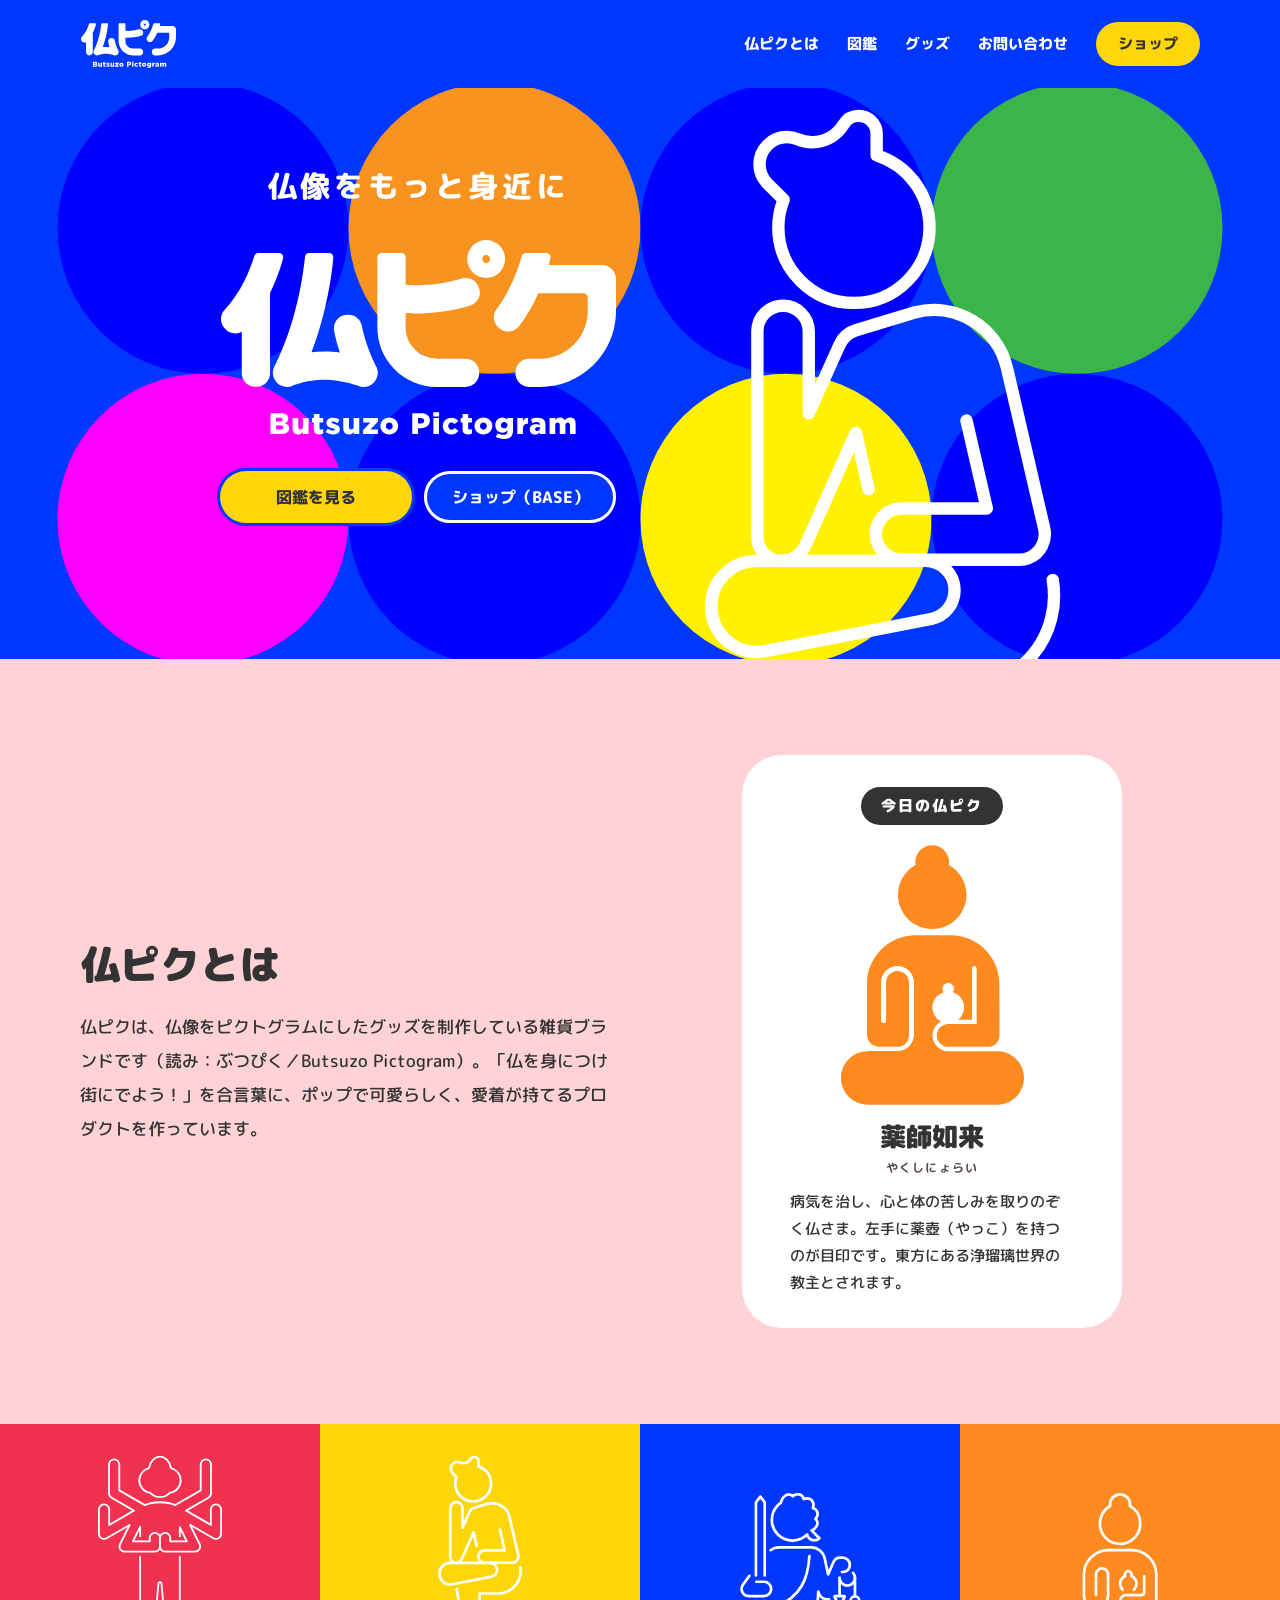
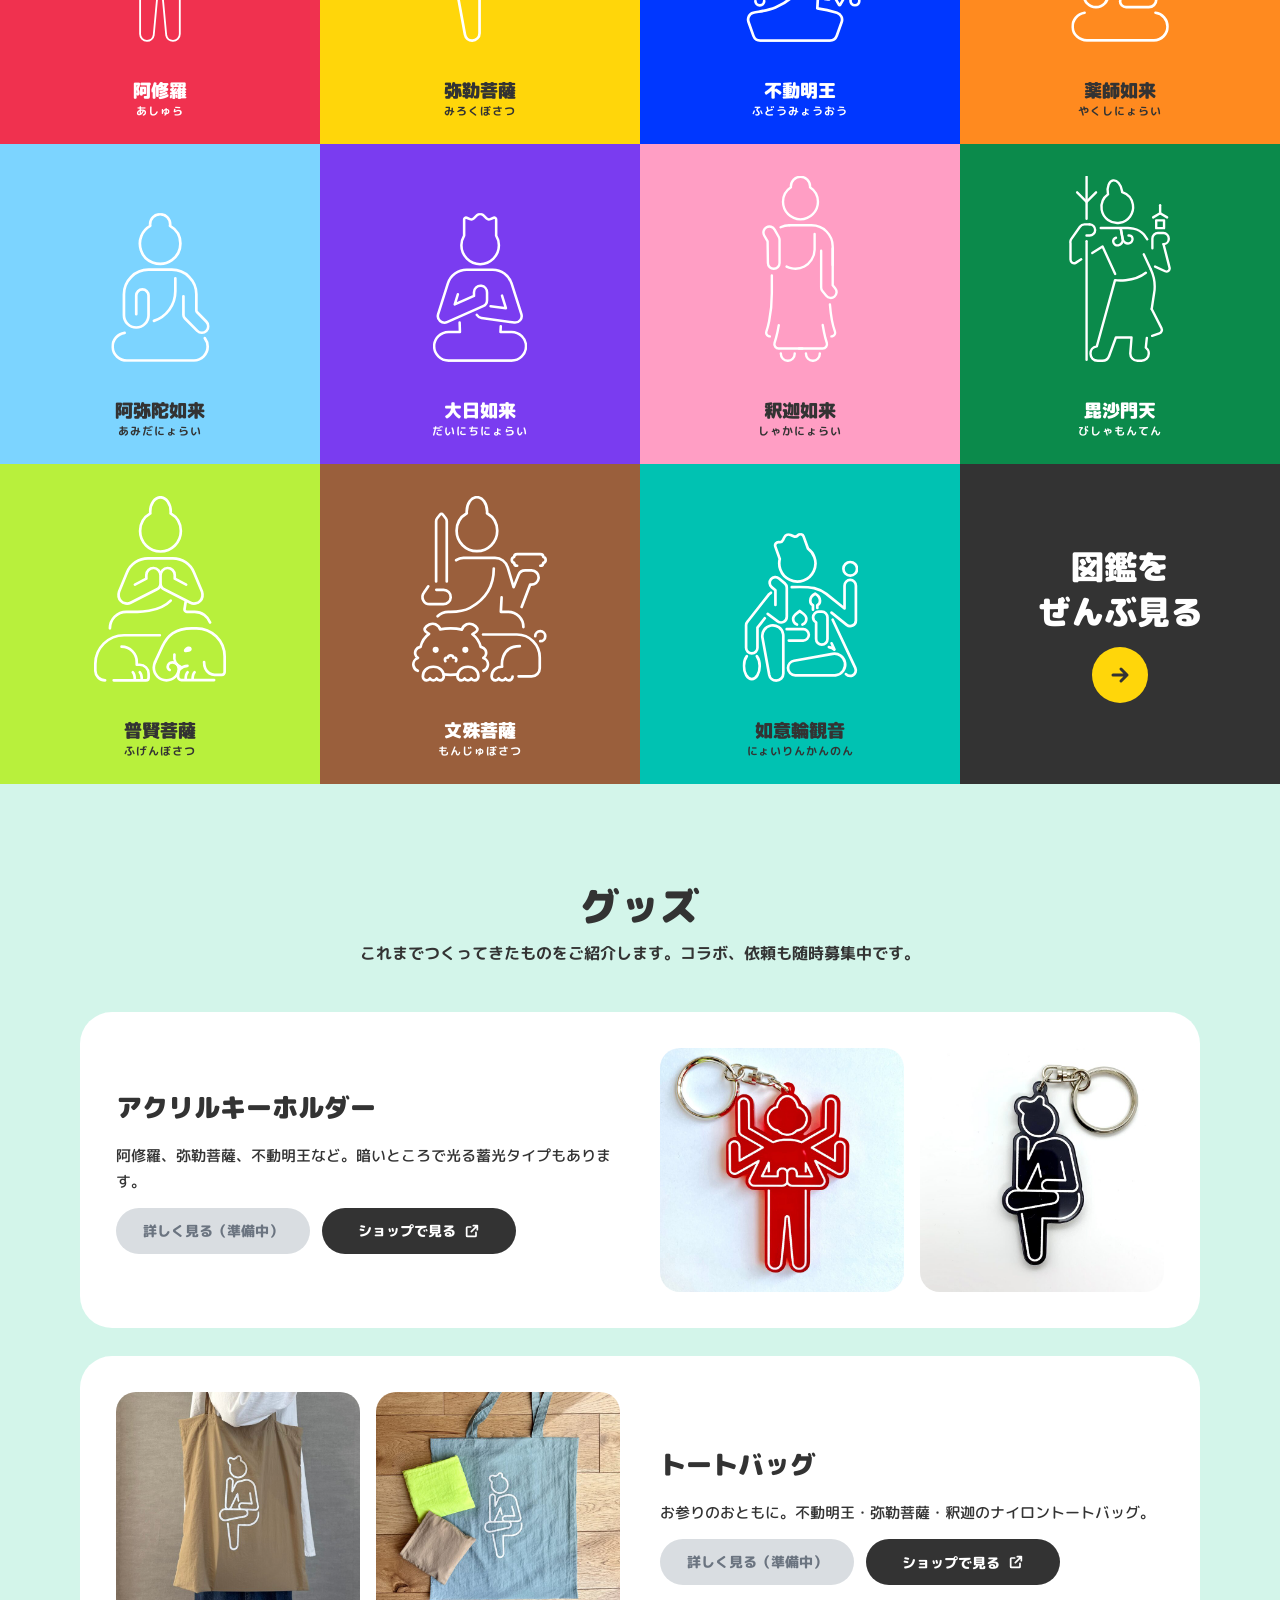
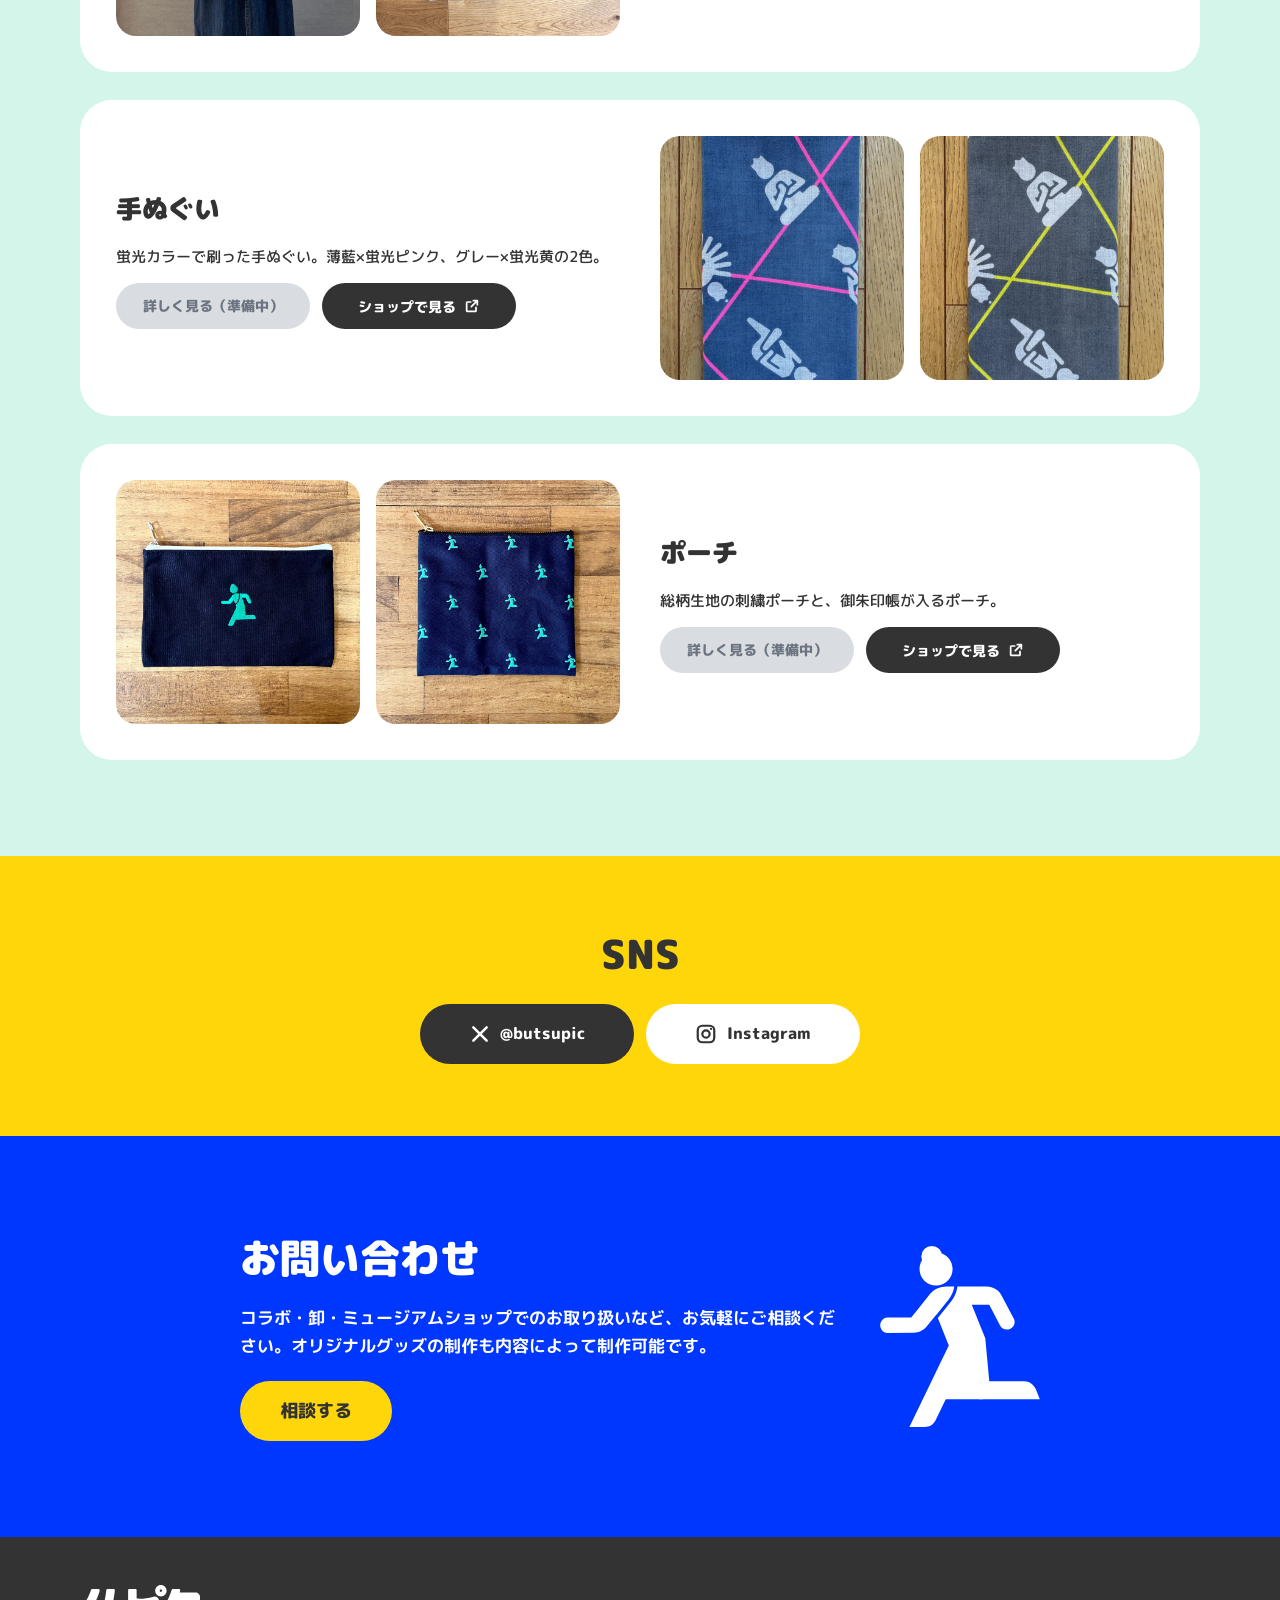
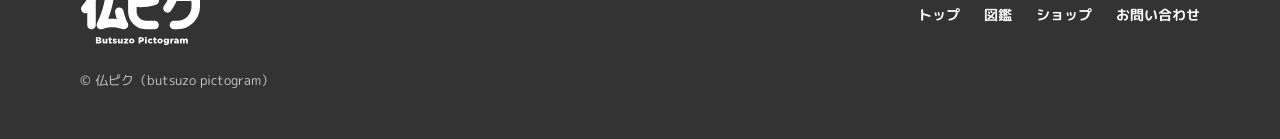
==== index.html @ d9a60066 "KV circles: keep yellow off the text, rotated phone layout, unify blue - Yellow never lands on a cir" ====
<!DOCTYPE html>
<html lang="ja">
<head>
<meta charset="UTF-8">
<meta name="viewport" content="width=device-width, initial-scale=1">
<title>仏ピク｜ぶつぴく — 仏を身につけ街にでよう！</title>
<meta name="description" content="仏ピク（ぶつぴく / Butsuzo Pictogram）は、仏像をピクトグラムにしたグッズを制作している雑貨ブランド。仏を身につけ街にでよう！">
<link rel="canonical" href="https://www.butsupic.com/">
<meta property="og:type" content="website">
<meta property="og:site_name" content="仏ピク">
<meta property="og:title" content="仏ピク｜ぶつぴく — 仏を身につけ街にでよう！">
<meta property="og:description" content="仏ピク（ぶつぴく / Butsuzo Pictogram）は、仏像をピクトグラムにしたグッズを制作している雑貨ブランド。仏を身につけ街にでよう！">
<meta property="og:url" content="https://www.butsupic.com/">
<meta property="og:image" content="https://www.butsupic.com/assets/img/ogp.png">
<meta property="og:image:width" content="1200">
<meta property="og:image:height" content="630">
<meta property="og:locale" content="ja_JP">
<meta name="twitter:card" content="summary_large_image">
<meta name="twitter:site" content="@butsupic">
<link rel="icon" href="/favicon.ico" sizes="32x32">
<link rel="icon" href="/favicon.svg" type="image/svg+xml">
<link rel="apple-touch-icon" href="/apple-touch-icon.png">
<link rel="manifest" href="/site.webmanifest">
<meta name="theme-color" content="#0037ff">
<link rel="preconnect" href="https://fonts.googleapis.com">
<link rel="preconnect" href="https://fonts.gstatic.com" crossorigin>
<link rel="stylesheet" href="https://fonts.googleapis.com/css2?family=M+PLUS+Rounded+1c:wght@500;700;800;900&display=swap">
<link rel="stylesheet" href="/css/style.css?v=20261003e">
</head>
<body>
<a class="skip" href="#main">本文へ</a>
<div style="font-family: 'M PLUS Rounded 1c', sans-serif; color: #333333; background: #fff; line-height: 1.7">

<header style="background: #0037ff; color: #fff">
<div class="wrap" style="display: flex; justify-content: space-between; align-items: center; padding-top: 20px; padding-bottom: 20px">
<a href="#top" aria-label="仏ピク トップ"><span class="pic m-logo" style="width: 96px; height: 48px"></span></a>
<nav class="nav">
<a class="hide" href="#about">仏ピクとは</a>
<a class="hide" href="#zukan">図鑑</a>
<a class="hide" href="#goods">グッズ</a>
<a class="hide" href="#contact">お問い合わせ</a>
<a class="btn" href="https://shop.butsupic.com/" style="background: #FFD60A; color: #333333; min-height: 44px; padding: 0 22px; font-size: 15px" target="_blank" rel="noopener">ショップ</a>
</nav>
</div>
</header>
<main id="main">
<section id="top" style="background: #0037ff; color: #fff; overflow: hidden; position: relative">
<div class="kvbg" id="kvbg" aria-hidden="true"><span style="background: #ff00ff"></span><span style="background: #0000ff"></span><span style="background: #f7931e"></span><span style="background: #0000ff"></span><span style="background: #0000ff"></span><span style="background: #39b54a"></span><span style="background: #0000ff"></span><span style="background: #fff100"></span></div>
<div class="wrap split" style="align-items: end; position: relative">
<div class="hl" style="padding: 56px 0 136px">
<div style="width: 100%; max-width: 396px; display: flex; flex-direction: column; gap: 28px; align-items: center">
<p style="margin: 0; font-size: clamp(20px, 2.6vw, 30px); font-weight: 800; letter-spacing: .12em; text-align: center">仏像をもっと身近に</p>
<h1 style="margin: 0; width: 100%"><span class="pic m-logo" role="img" aria-label="仏ピク Butsuzo Pictogram" style="width: 100%; aspect-ratio: 420.78/211.85"></span></h1>
<div class="bp" style="margin-top: 4px">
<a class="btn" href="#zukan" style="background: #FFD60A; color: #333333; box-shadow: 0 0 0 3px #0037ff">図鑑を見る</a>
<a class="btn" href="https://shop.butsupic.com/" style="border: 3px solid #fff; color: #fff; background: #0037ff" target="_blank" rel="noopener">ショップ（BASE）</a>
</div>
</div>
</div>
<div class="hk" style="position: relative; align-self: end; max-width: 440px; width: 100%">
<span class="pic m-kv" role="img" aria-label="弥勒菩薩のピクトグラム" style="position: relative; width: 100%; aspect-ratio: 535.89/695.84; color: #fff"></span>
</div>
</div>
</section>

<section id="about" class="sec" style="background: #FFD3D6; padding: 96px 0">
<div class="wrap split">
<div style="display: flex; flex-direction: column; gap: 20px; align-items: flex-start">
<h2 style="margin: 0; font-size: clamp(28px, 4vw, 40px); font-weight: 900; line-height: 1.3">仏ピクとは</h2>
<p style="margin: 0; font-size: 17px; font-weight: 500; line-height: 2">仏ピクは、仏像をピクトグラムにしたグッズを制作している雑貨ブランドです（読み：ぶつぴく／Butsuzo Pictogram）。「仏を身につけ街にでよう！」を合言葉に、ポップで可愛らしく、愛着が持てるプロダクトを作っています。</p>
</div>
<div style="display: flex; flex-direction: column; align-items: center; gap: 16px">
<a href="/zukan/" style="display: flex; flex-direction: column; align-items: center; gap: 6px; background: #fff; border-radius: 40px; padding: 32px 48px 32px; width: 100%; max-width: 380px; box-sizing: border-box">
<span style="margin: 0 0 14px; font-size: 15px; font-weight: 900; letter-spacing: .14em; background: #333333; color: #fff; padding: 6px 20px; border-radius: 999px">今日の仏ピク</span>
<span class="pic m-ashura-fill" id="today-pic" role="img" aria-label="阿修羅のピクトグラム" style="width: 220px; height: 260px; max-width: 100%; color: #F0314F; margin-bottom: 10px"></span>
<span id="today-name" style="font-size: 26px; font-weight: 900; line-height: 1.2">阿修羅</span>
<span id="today-yomi" style="font-size: 12px; font-weight: 700; letter-spacing: .1em; color: #5A4A4C">あしゅら</span>
<span id="today-desc" style="font-size: 15px; font-weight: 500; line-height: 1.8; text-align: left; margin-top: 4px">仏法を守る八部衆のひとり。もとは戦いの神でしたが、お釈迦さまの教えにふれて守護神になりました。三つの顔と六本の腕が目印です。</span>
</a>
</div>
</div>
</section>

<section id="zukan" style="position: relative">
<div class="g4">
<button type="button" class="tile" data-zukan="ashura" style="background: #F0314F; color: #fff"><span class="pic m-ashura" role="img" aria-label="阿修羅のピクトグラム"></span><span class="tn">阿修羅</span><span class="tr">あしゅら</span></button>
<button type="button" class="tile" data-zukan="miroku" style="background: #FFD60A; color: #333333"><span class="pic m-miroku" role="img" aria-label="弥勒菩薩のピクトグラム"></span><span class="tn">弥勒菩薩</span><span class="tr">みろくぼさつ</span></button>
<button type="button" class="tile" data-zukan="fudo" style="background: #0037ff; color: #fff"><span class="pic sit m-fudo" role="img" aria-label="不動明王のピクトグラム"></span><span class="tn">不動明王</span><span class="tr">ふどうみょうおう</span></button>
<button type="button" class="tile" data-zukan="yakushi" style="background: #FF8A1F; color: #333333"><span class="pic sit m-yakushi" role="img" aria-label="薬師如来のピクトグラム"></span><span class="tn">薬師如来</span><span class="tr">やくしにょらい</span></button>
<button type="button" class="tile" data-zukan="amida" style="background: #7CD4FF; color: #333333"><span class="pic sit m-amida" role="img" aria-label="阿弥陀如来のピクトグラム"></span><span class="tn">阿弥陀如来</span><span class="tr">あみだにょらい</span></button>
<button type="button" class="tile" data-zukan="dainichi" style="background: #7A3CF0; color: #fff"><span class="pic sit m-dainichi" role="img" aria-label="大日如来のピクトグラム"></span><span class="tn">大日如来</span><span class="tr">だいにちにょらい</span></button>
<button type="button" class="tile" data-zukan="shaka" style="background: #FF9EC4; color: #333333"><span class="pic m-shaka" role="img" aria-label="釈迦如来のピクトグラム"></span><span class="tn">釈迦如来</span><span class="tr">しゃかにょらい</span></button>
<button type="button" class="tile" data-zukan="bishamon" style="background: #0B8A4B; color: #fff"><span class="pic m-bishamon" role="img" aria-label="毘沙門天のピクトグラム"></span><span class="tn">毘沙門天</span><span class="tr">びしゃもんてん</span></button>
<button type="button" class="tile" data-zukan="fugen" style="background: #B8F03C; color: #333333"><span class="pic m-fugen" role="img" aria-label="普賢菩薩のピクトグラム"></span><span class="tn">普賢菩薩</span><span class="tr">ふげんぼさつ</span></button>
<button type="button" class="tile" data-zukan="monjyu" style="background: #9A5F3C; color: #fff"><span class="pic m-monjyu" role="img" aria-label="文殊菩薩のピクトグラム"></span><span class="tn">文殊菩薩</span><span class="tr">もんじゅぼさつ</span></button>
<button type="button" class="tile" data-zukan="nyoirin" style="background: #00C2B2; color: #333333"><span class="pic sit m-nyoirin" role="img" aria-label="如意輪観音のピクトグラム"></span><span class="tn">如意輪観音</span><span class="tr">にょいりんかんのん</span></button>
<a class="tile" href="/zukan/" style="background: #333333; color: #fff; justify-content: center; align-items: center; gap: 12px">
<span style="font-size: clamp(22px, 2.6vw, 34px); font-weight: 900; line-height: 1.35">図鑑を<br>ぜんぶ見る</span>
<span style="display: inline-flex; width: 56px; height: 56px; border-radius: 50%; background: #FFD60A; color: #333333; align-items: center; justify-content: center"><svg width="24" height="24" viewBox="0 0 24 24" fill="none" stroke="currentColor" stroke-width="3" stroke-linecap="round" stroke-linejoin="round" aria-hidden="true"><path d="M5 12h14M13 6l6 6-6 6"></path></svg></span>
</a>
</div>
<button type="button" class="ov" id="zm-ov" aria-label="閉じる" data-close hidden></button>
<div role="dialog" aria-modal="true" aria-labelledby="zm-name" class="md" id="zm" hidden>
<button type="button" class="mx" id="zm-x" aria-label="閉じる" data-close><svg width="20" height="20" viewBox="0 0 24 24" fill="none" stroke="currentColor" stroke-width="3" stroke-linecap="round" aria-hidden="true"><path d="M5 5l14 14M19 5L5 19"></path></svg></button>
<span class="pic" id="zm-pic" aria-hidden="true" style="width: 200px; height: 220px; background: #fff; margin-bottom: 16px"></span>
<span id="zm-name" style="font-size: 20px; font-weight: 900; line-height: 1.3"></span>
<span id="zm-yomi" style="font-size: 12px; font-weight: 700; letter-spacing: .1em"></span>
<p id="zm-desc" style="margin: 4px 0 0; font-size: 15px; font-weight: 700; line-height: 1.8; text-align: left"></p>
</div>
</section>

<section id="goods" class="sec" style="background: #D3F5EA; padding: 96px 0">
<div class="wrap" style="display: flex; flex-direction: column; gap: 28px">
<div style="text-align: center; display: flex; flex-direction: column; gap: 8px; margin-bottom: 16px">
<h2 style="margin: 0; font-size: clamp(28px, 4vw, 40px); font-weight: 900; line-height: 1.3">グッズ</h2>
<p style="margin: 0; font-size: 16px; font-weight: 700">これまでつくってきたものをご紹介します。コラボ、依頼も随時募集中です。</p>
</div>
<article class="good">
<div style="display: flex; flex-direction: column; gap: 14px; align-items: flex-start">
<h3 style="margin: 0; font-size: 26px; font-weight: 900">アクリルキーホルダー</h3>
<p style="margin: 0; font-size: 15px; font-weight: 500">阿修羅、弥勒菩薩、不動明王など。暗いところで光る蓄光タイプもあります。</p>
<div class="bp bpg" style="max-width: 400px"><button type="button" class="btn" disabled aria-disabled="true" style="background: #D9DDE1; color: #6B7480; border: 0; font-family: inherit; cursor: not-allowed; min-height: 46px; font-size: 14px">詳しく見る（準備中）</button><a class="btn" href="https://shop.butsupic.com/categories/81959" target="_blank" rel="noopener" style="background: #333333; color: #fff; min-height: 46px; font-size: 14px; gap: 8px">ショップで見る<svg width="16" height="16" viewBox="0 0 24 24" fill="none" stroke="currentColor" stroke-width="2.6" stroke-linecap="round" stroke-linejoin="round" aria-hidden="true"><path d="M14 4h6v6M20 4l-9 9M18 14v5a1 1 0 0 1-1 1H5a1 1 0 0 1-1-1V7a1 1 0 0 1 1-1h5"></path></svg></a></div>
</div>
<div style="display: grid; grid-template-columns: repeat(2, minmax(0, 1fr)); gap: 16px"><img class="gimg" src="/assets/img/keychain-1.jpg?v=20261003c" alt="阿修羅のアクリルキーホルダー（赤）" width="800" height="800" loading="lazy"><img class="gimg" src="/assets/img/keychain-2.jpg?v=20261003c" alt="弥勒菩薩のアクリルキーホルダー（黒）" width="800" height="800" loading="lazy"></div>
</article>
<article class="good">
<div class="flip" style="display: grid; grid-template-columns: repeat(2, minmax(0, 1fr)); gap: 16px"><img class="gimg" src="/assets/img/tote-1.jpg?v=20261003c" alt="弥勒菩薩のナイロントートバッグを肩にかけたところ" width="800" height="800" loading="lazy"><img class="gimg" src="/assets/img/tote-2.jpg?v=20261003c" alt="弥勒菩薩のナイロントートバッグと、たたんだ色違い" width="800" height="800" loading="lazy"></div>
<div style="display: flex; flex-direction: column; gap: 14px; align-items: flex-start">
<h3 style="margin: 0; font-size: 26px; font-weight: 900">トートバッグ</h3>
<p style="margin: 0; font-size: 15px; font-weight: 500">お参りのおともに。不動明王・弥勒菩薩・釈迦のナイロントートバッグ。</p>
<div class="bp bpg" style="max-width: 400px"><button type="button" class="btn" disabled aria-disabled="true" style="background: #D9DDE1; color: #6B7480; border: 0; font-family: inherit; cursor: not-allowed; min-height: 46px; font-size: 14px">詳しく見る（準備中）</button><a class="btn" href="https://shop.butsupic.com/categories/81964" target="_blank" rel="noopener" style="background: #333333; color: #fff; min-height: 46px; font-size: 14px; gap: 8px">ショップで見る<svg width="16" height="16" viewBox="0 0 24 24" fill="none" stroke="currentColor" stroke-width="2.6" stroke-linecap="round" stroke-linejoin="round" aria-hidden="true"><path d="M14 4h6v6M20 4l-9 9M18 14v5a1 1 0 0 1-1 1H5a1 1 0 0 1-1-1V7a1 1 0 0 1 1-1h5"></path></svg></a></div>
</div>
</article>
<article class="good">
<div style="display: flex; flex-direction: column; gap: 14px; align-items: flex-start">
<h3 style="margin: 0; font-size: 26px; font-weight: 900">手ぬぐい</h3>
<p style="margin: 0; font-size: 15px; font-weight: 500">蛍光カラーで刷った手ぬぐい。薄藍×蛍光ピンク、グレー×蛍光黄の2色。</p>
<div class="bp bpg" style="max-width: 400px"><button type="button" class="btn" disabled aria-disabled="true" style="background: #D9DDE1; color: #6B7480; border: 0; font-family: inherit; cursor: not-allowed; min-height: 46px; font-size: 14px">詳しく見る（準備中）</button><a class="btn" href="https://shop.butsupic.com/categories/81963" target="_blank" rel="noopener" style="background: #333333; color: #fff; min-height: 46px; font-size: 14px; gap: 8px">ショップで見る<svg width="16" height="16" viewBox="0 0 24 24" fill="none" stroke="currentColor" stroke-width="2.6" stroke-linecap="round" stroke-linejoin="round" aria-hidden="true"><path d="M14 4h6v6M20 4l-9 9M18 14v5a1 1 0 0 1-1 1H5a1 1 0 0 1-1-1V7a1 1 0 0 1 1-1h5"></path></svg></a></div>
</div>
<div style="display: grid; grid-template-columns: repeat(2, minmax(0, 1fr)); gap: 16px"><img class="gimg" src="/assets/img/tenugui-1.jpg?v=20261003c" alt="仏ピク柄の手ぬぐい（薄藍×蛍光ピンク）" width="800" height="800" loading="lazy"><img class="gimg" src="/assets/img/tenugui-2.jpg?v=20261003c" alt="仏ピク柄の手ぬぐい（グレー×蛍光黄）" width="800" height="800" loading="lazy"></div>
</article>
<article class="good">
<div class="flip" style="display: grid; grid-template-columns: repeat(2, minmax(0, 1fr)); gap: 16px"><img class="gimg" src="/assets/img/pouch-1.jpg?v=20261003c" alt="ピクトグラムを刺繍した黒いポーチ" width="800" height="800" loading="lazy"><img class="gimg" src="/assets/img/pouch-2.jpg?v=20261003c" alt="ピクトグラム総柄の紺のポーチ" width="800" height="800" loading="lazy"></div>
<div style="display: flex; flex-direction: column; gap: 14px; align-items: flex-start">
<h3 style="margin: 0; font-size: 26px; font-weight: 900">ポーチ</h3>
<p style="margin: 0; font-size: 15px; font-weight: 500">総柄生地の刺繍ポーチと、御朱印帳が入るポーチ。</p>
<div class="bp bpg" style="max-width: 400px"><button type="button" class="btn" disabled aria-disabled="true" style="background: #D9DDE1; color: #6B7480; border: 0; font-family: inherit; cursor: not-allowed; min-height: 46px; font-size: 14px">詳しく見る（準備中）</button><a class="btn" href="https://shop.butsupic.com/categories/1984598" target="_blank" rel="noopener" style="background: #333333; color: #fff; min-height: 46px; font-size: 14px; gap: 8px">ショップで見る<svg width="16" height="16" viewBox="0 0 24 24" fill="none" stroke="currentColor" stroke-width="2.6" stroke-linecap="round" stroke-linejoin="round" aria-hidden="true"><path d="M14 4h6v6M20 4l-9 9M18 14v5a1 1 0 0 1-1 1H5a1 1 0 0 1-1-1V7a1 1 0 0 1 1-1h5"></path></svg></a></div>
</div>
</article>
</div>
</section>

<section id="sns" class="sec" style="background: #FFD60A; padding: 72px 0">
<div class="wrap" style="display: flex; flex-direction: column; align-items: center; gap: 24px">
<h2 style="margin: 0; font-size: clamp(28px, 4vw, 40px); font-weight: 900; line-height: 1.3">SNS</h2>
<div class="bp" style="max-width: 440px">
<a class="btn" href="https://x.com/butsupic" style="background: #333333; color: #fff; gap: 10px; min-height: 60px" target="_blank" rel="noopener"><svg width="20" height="20" viewBox="0 0 24 24" fill="none" stroke="currentColor" stroke-width="3" stroke-linecap="round" aria-hidden="true"><path d="M4 4l16 16M20 4L4 20"></path></svg>@butsupic</a>
<a class="btn" href="https://www.instagram.com/butsupic/" style="background: #fff; color: #333333; gap: 10px; min-height: 60px" target="_blank" rel="noopener"><svg width="22" height="22" viewBox="0 0 24 24" fill="none" stroke="currentColor" stroke-width="2.4" stroke-linecap="round" aria-hidden="true"><rect x="3" y="3" width="18" height="18" rx="5"></rect><circle cx="12" cy="12" r="4"></circle><path d="M17.5 6.5h.01"></path></svg>Instagram</a>
</div>
</div>
</section>

<section id="contact" class="sec" style="background: #0037ff; color: #fff; padding: 96px 0; overflow: hidden">
<div class="wrap cta" style="max-width: 800px">
<div style="display: flex; flex-direction: column; gap: 20px; align-items: flex-start">
<h2 style="margin: 0; font-size: clamp(28px, 4vw, 40px); font-weight: 900; line-height: 1.3">お問い合わせ</h2>
<p style="margin: 0; font-size: 17px; font-weight: 700">コラボ・卸・ミュージアムショップでのお取り扱いなど、お気軽にご相談ください。オリジナルグッズの制作も内容によって制作可能です。</p>
<a class="btn" href="/contact.html" style="background: #FFD60A; color: #333333; min-height: 60px; font-size: 18px; padding: 0 40px">相談する</a>
</div>
<span class="pic m-exit-fill" aria-hidden="true" style="width: 160px; max-width: 100%; aspect-ratio: 265.81/301.4; justify-self: center; color: #fff"></span>
</div>
</section>
</main>
<footer style="background: #333333; color: #fff; padding: 48px 0">
<div class="wrap" style="display: flex; flex-wrap: wrap; gap: 24px; justify-content: space-between; align-items: center">
<span class="pic m-logo" role="img" aria-label="仏ピク" style="width: 120px; height: 60px"></span>
<nav style="display: flex; flex-wrap: wrap; gap: 8px 24px; font-size: 14px; font-weight: 700">
<a href="#top">トップ</a><a href="/zukan/">図鑑</a><a href="https://shop.butsupic.com/" target="_blank" rel="noopener">ショップ</a><a href="/contact.html">お問い合わせ</a>
</nav>
<p style="margin: 0; font-size: 13px; width: 100%; color: #C9C9C9">© 仏ピク（butsuzo pictogram）</p>
</div>
</footer>

</div>
<script src="/js/main.js?v=20261003e" defer></script>
</body>
</html>
---- css/style.css ----
body{margin:0}
a{color:inherit;text-decoration:none}a:hover{color:inherit;opacity:.85}
.pic{display:block;background:currentColor;-webkit-mask:center/contain no-repeat;mask:center/contain no-repeat}
.m-logo{-webkit-mask-image:url(/assets/svg/butsupic_logo.svg?v=20261002a);mask-image:url(/assets/svg/butsupic_logo.svg?v=20261002a)}
.m-kv{-webkit-mask-image:url(/assets/svg/butsupic_kv_miroku.svg?v=20261002a);mask-image:url(/assets/svg/butsupic_kv_miroku.svg?v=20261002a);-webkit-mask-size:100% auto;mask-size:100% auto;-webkit-mask-position:top center;mask-position:top center}
.m-ashura{-webkit-mask-image:url(/assets/svg/ashura.svg?v=20261002a);mask-image:url(/assets/svg/ashura.svg?v=20261002a)}
.m-fudo{-webkit-mask-image:url(/assets/svg/fudo.svg?v=20261002a);mask-image:url(/assets/svg/fudo.svg?v=20261002a)}
.m-miroku{-webkit-mask-image:url(/assets/svg/miroku.svg?v=20261002a);mask-image:url(/assets/svg/miroku.svg?v=20261002a)}
.m-yakushi{-webkit-mask-image:url(/assets/svg/yakushi.svg?v=20261002a);mask-image:url(/assets/svg/yakushi.svg?v=20261002a)}
.m-amida{-webkit-mask-image:url(/assets/svg/amida.svg?v=20261002a);mask-image:url(/assets/svg/amida.svg?v=20261002a)}
.m-dainichi{-webkit-mask-image:url(/assets/svg/dainichi.svg?v=20261002a);mask-image:url(/assets/svg/dainichi.svg?v=20261002a)}
.m-shaka{-webkit-mask-image:url(/assets/svg/shaka.svg?v=20261002a);mask-image:url(/assets/svg/shaka.svg?v=20261002a)}
.m-bishamon{-webkit-mask-image:url(/assets/svg/bishamon.svg?v=20261002a);mask-image:url(/assets/svg/bishamon.svg?v=20261002a)}
.m-fugen{-webkit-mask-image:url(/assets/svg/fugen.svg?v=20261002a);mask-image:url(/assets/svg/fugen.svg?v=20261002a)}
.m-monjyu{-webkit-mask-image:url(/assets/svg/monjyu.svg?v=20261002a);mask-image:url(/assets/svg/monjyu.svg?v=20261002a)}
.m-nyoirin{-webkit-mask-image:url(/assets/svg/nyoirin.svg?v=20261002a);mask-image:url(/assets/svg/nyoirin.svg?v=20261002a)}
.m-ashura-fill{-webkit-mask-image:url(/assets/svg/ashura_fill.svg?v=20261002a);mask-image:url(/assets/svg/ashura_fill.svg?v=20261002a)}
.m-fudo-fill{-webkit-mask-image:url(/assets/svg/fudo_fill.svg?v=20261002a);mask-image:url(/assets/svg/fudo_fill.svg?v=20261002a)}
.m-miroku-fill{-webkit-mask-image:url(/assets/svg/miroku_fill.svg?v=20261002a);mask-image:url(/assets/svg/miroku_fill.svg?v=20261002a)}
.m-yakushi-fill{-webkit-mask-image:url(/assets/svg/yakushi_fill.svg?v=20261002a);mask-image:url(/assets/svg/yakushi_fill.svg?v=20261002a)}
.m-amida-fill{-webkit-mask-image:url(/assets/svg/amida_fill.svg?v=20261002a);mask-image:url(/assets/svg/amida_fill.svg?v=20261002a)}
.m-dainichi-fill{-webkit-mask-image:url(/assets/svg/dainichi_fill.svg?v=20261002a);mask-image:url(/assets/svg/dainichi_fill.svg?v=20261002a)}
.m-exit-fill{-webkit-mask-image:url(/assets/svg/exit_fill.svg?v=20261002a);mask-image:url(/assets/svg/exit_fill.svg?v=20261002a)}
.wrap{max-width:1120px;margin:0 auto;padding:0 24px}
.split{display:grid;grid-template-columns:repeat(2,minmax(0,1fr));gap:48px;align-items:center}
.g4{display:grid;grid-template-columns:repeat(4,minmax(0,1fr))}
.tile{position:relative;aspect-ratio:1/1;display:flex;flex-direction:column;justify-content:flex-end;padding:24px;box-sizing:border-box;overflow:hidden}
.tile .pic{position:absolute;left:18%;top:10%;width:64%;height:58%;transition:transform .25s}
.tile:hover{opacity:1}.tile:hover .pic{transform:scale(1.08) rotate(-3deg)}
.tile{align-items:center;text-align:center;border:0;margin:0;font:inherit;cursor:pointer;width:100%}
.tile .pic{background:#fff}
.ov{position:fixed;inset:0;width:100%;height:100%;border:0;padding:0;margin:0;background:rgba(20,20,20,.6);cursor:pointer;z-index:5}
.md{position:fixed;left:50%;top:50%;max-height:calc(100vh - 32px);overflow:auto;transform:translate(-50%,-50%);z-index:6;width:min(480px,calc(100% - 32px));box-sizing:border-box;border-radius:32px;padding:52px 40px 40px;display:flex;flex-direction:column;align-items:center;gap:3px;text-align:center;box-shadow:0 24px 60px rgba(0,0,0,.35);animation:pop .22s ease-out}
.mx{position:absolute;right:14px;top:14px;width:44px;height:44px;border-radius:50%;border:0;background:#333333;color:#fff;display:flex;align-items:center;justify-content:center;cursor:pointer}
@keyframes pop{from{opacity:0;transform:translate(-50%,-46%) scale(.94)}to{opacity:1;transform:translate(-50%,-50%) scale(1)}}
.hl{display:flex;justify-content:flex-end;padding-right:138px}
.hk{justify-self:start}
.cta{display:grid;grid-template-columns:minmax(0,1fr) 160px;gap:40px;align-items:center}
.tn{font-size:18px;font-weight:900;line-height:1.2}
.tr{font-size:11px;font-weight:700;letter-spacing:.08em}
.good{display:grid;grid-template-columns:repeat(2,minmax(0,1fr));gap:40px;align-items:center;background:#fff;border-radius:32px;padding:36px}
.ph{text-align:center;letter-spacing:.12em;aspect-ratio:1/1;border-radius:20px;background:#EEF1F4;display:flex;align-items:center;justify-content:center;font-size:13px;font-weight:700;color:#5A6470}
.btn{display:inline-flex;align-items:center;justify-content:center;min-height:52px;padding:0 28px;border-radius:999px;font-weight:800;font-size:16px}
.bp{display:grid;grid-template-columns:repeat(2,minmax(0,1fr));gap:12px;width:100%;box-sizing:border-box}
.bp .btn{padding:0 10px;white-space:nowrap;box-sizing:border-box;width:100%}
.nav{display:flex;gap:28px;align-items:center;font-weight:800;font-size:15px}
.bgc{animation:bgc 30s ease-in-out infinite}
@keyframes bgc{0%,14%,100%{background-color:var(--brand)}20%,34%{background-color:#7A3CF0}40%,54%{background-color:#D6246E}60%,74%{background-color:#0B8A4B}80%,94%{background-color:#0A7F8C}}
.shp{position:absolute;display:block;pointer-events:none}
.wb{animation:wb 28s ease-in-out infinite}
@keyframes wb{0%,100%{transform:translate(0,0) scale(1)}16%{transform:translate(90px,40px) scale(1.12)}35%{transform:translate(130px,-30px) scale(.9)}54%{transform:translate(40px,110px) scale(1.15)}73%{transform:translate(-50px,60px) scale(.94)}88%{transform:translate(-30px,-40px) scale(1.06)}}
.w1{animation:w1 42s ease-in-out infinite}
.w2{animation:w2 56s ease-in-out infinite}
.w3{animation:w3 36s ease-in-out infinite}
.w4{animation:w4 48s ease-in-out infinite}
.w5{animation:w5 64s ease-in-out infinite}
@keyframes w1{0%,100%{transform:translate(0,0) rotate(0)}17%{transform:translate(90px,40px) rotate(70deg)}36%{transform:translate(30px,130px) rotate(160deg)}55%{transform:translate(170px,80px) rotate(200deg)}78%{transform:translate(60px,-20px) rotate(300deg)}}
@keyframes w2{0%,100%{transform:translate(0,0) rotate(0)}13%{transform:translate(-70px,60px) rotate(-40deg)}34%{transform:translate(50px,150px) rotate(60deg)}52%{transform:translate(-120px,110px) rotate(-90deg)}71%{transform:translate(-30px,20px) rotate(30deg)}88%{transform:translate(80px,50px) rotate(-20deg)}}
@keyframes w3{0%,100%{transform:translate(0,0) scale(1)}22%{transform:translate(110px,-70px) scale(1.3)}41%{transform:translate(-40px,-140px) scale(.8)}63%{transform:translate(-130px,-50px) scale(1.2)}84%{transform:translate(40px,30px) scale(.9)}}
@keyframes w4{0%,100%{transform:translate(0,0) rotate(-6deg)}19%{transform:translate(140px,-50px) rotate(12deg)}43%{transform:translate(60px,-150px) rotate(-18deg)}66%{transform:translate(220px,-90px) rotate(8deg)}85%{transform:translate(100px,20px) rotate(-10deg)}}
@keyframes w5{0%,100%{transform:translate(0,0) rotate(0)}15%{transform:translate(-90px,-40px) rotate(120deg)}38%{transform:translate(-160px,70px) rotate(220deg)}57%{transform:translate(-60px,160px) rotate(260deg)}79%{transform:translate(30px,90px) rotate(400deg)}}
.tile .pic{-webkit-mask-position:bottom center;mask-position:bottom center;transform-origin:50% 100%}
.tile .pic.sit{transform:scale(.8)}
.tile:hover .pic.sit{transform:scale(.87) rotate(-3deg)}
@media(prefers-reduced-motion:reduce){.bgc,.wb,.w1,.w2,.w3,.w4,.w5{animation:none}}
@media(max-width:760px){
.split,.good{grid-template-columns:minmax(0,1fr);gap:28px}
.g4{grid-template-columns:repeat(2,minmax(0,1fr))}
.nav .hide{display:none}
.hl{padding-top:28px!important;padding-bottom:8px!important}
.sec{padding-top:48px!important}
#sns{padding-top:36px!important}
.ph{font-size:10px;letter-spacing:.06em;padding:4px}
.tr{display:none}
#top>.shp{display:none}
.bpg{grid-template-columns:minmax(0,1fr);max-width:none!important}
.bp .btn{font-size:14px}
.tile .pic{top:8%;height:56%}
.hl{justify-content:center;padding-right:0}.hk{justify-self:center}
.cta{grid-template-columns:minmax(0,1fr);gap:28px}
.good{padding:24px}
.good .flip{order:2}
.tn{font-size:15px}.tile{padding:14px}
}
[hidden]{display:none!important}
html{scroll-behavior:smooth}
body{font-family:'M PLUS Rounded 1c',sans-serif;color:#333333;background:#fff}
body.lock{overflow:hidden}
.skip{position:absolute;left:-9999px}.skip:focus{left:12px;top:12px;z-index:20;background:#fff;color:#333333;padding:8px 14px;border-radius:8px}
a:focus-visible,button:focus-visible,input:focus-visible,select:focus-visible,textarea:focus-visible{outline:3px solid #FFD60A;outline-offset:3px}
.form{display:flex;flex-direction:column;gap:20px}
.form label{display:flex;flex-direction:column;gap:8px;font-weight:800;font-size:15px}
.form input,.form select,.form textarea{font:inherit;font-weight:500;font-size:16px;padding:14px 16px;border:2px solid #333333;border-radius:14px;background:#fff;color:#333333;box-sizing:border-box;width:100%}
.form textarea{min-height:160px;resize:vertical}
.form button{border:0;cursor:pointer;font-family:inherit;align-self:flex-start}
@media(prefers-reduced-motion:reduce){html{scroll-behavior:auto}.md{animation:none}}

.hp{position:absolute;left:-9999px;width:1px;height:1px;opacity:0}
.form button[disabled]{opacity:.6;cursor:progress}
.status{margin:0;padding:16px 20px;border-radius:16px;font-weight:800;font-size:15px}
.status.ok{background:#D3F5EA}
.status.ng{background:#FFD3D6}
.gimg{display:block;width:100%;height:auto;aspect-ratio:1/1;object-fit:cover;border-radius:20px;background:#EEF1F4}
.kvbg{position:absolute;left:50%;top:50%;transform:translate(-50%,-50%);width:min(1165px,96%);display:grid;grid-template-columns:repeat(4,minmax(0,1fr));pointer-events:none}
.kvbg span{display:block;aspect-ratio:1/1;border-radius:50%;transition:background-color 1.2s ease}
@media(max-width:760px){.kvbg{width:100%;grid-template-columns:repeat(2,minmax(0,1fr))}}
@media(prefers-reduced-motion:reduce){.kvbg span{transition:none}}
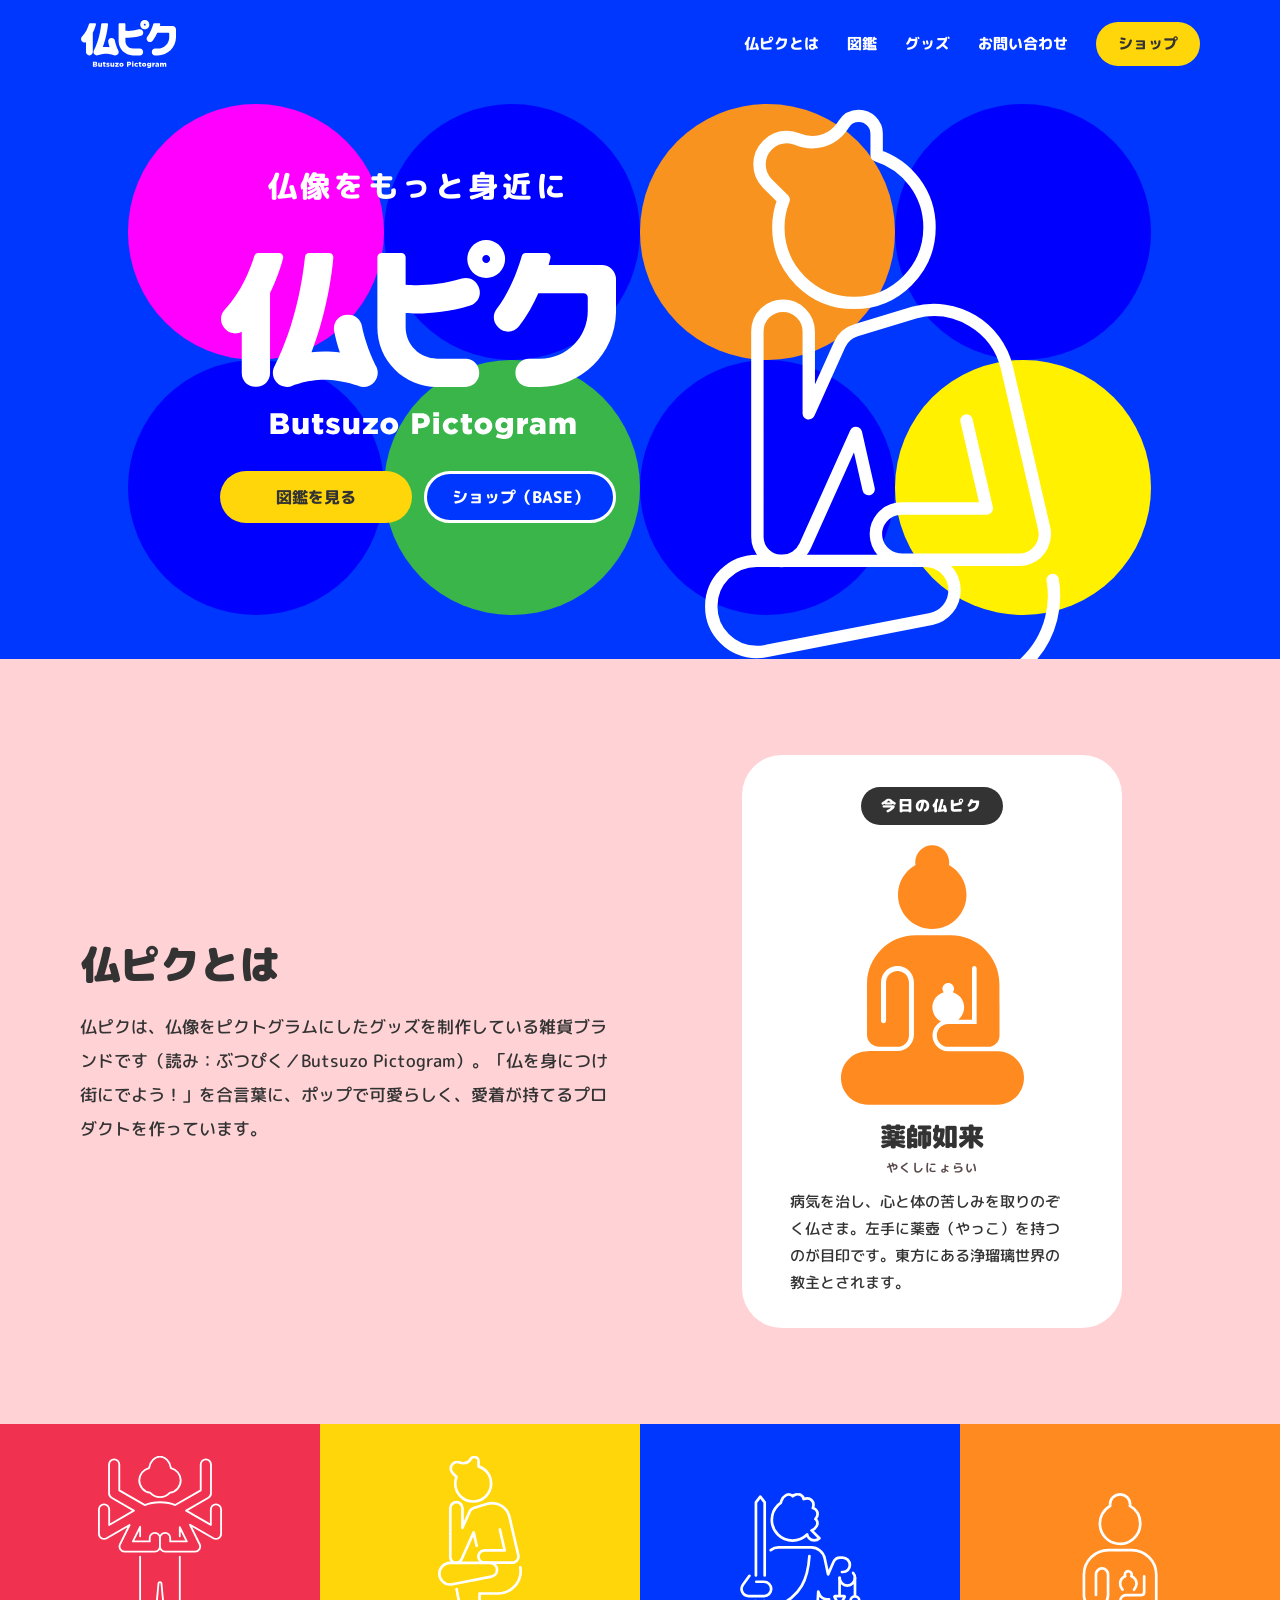
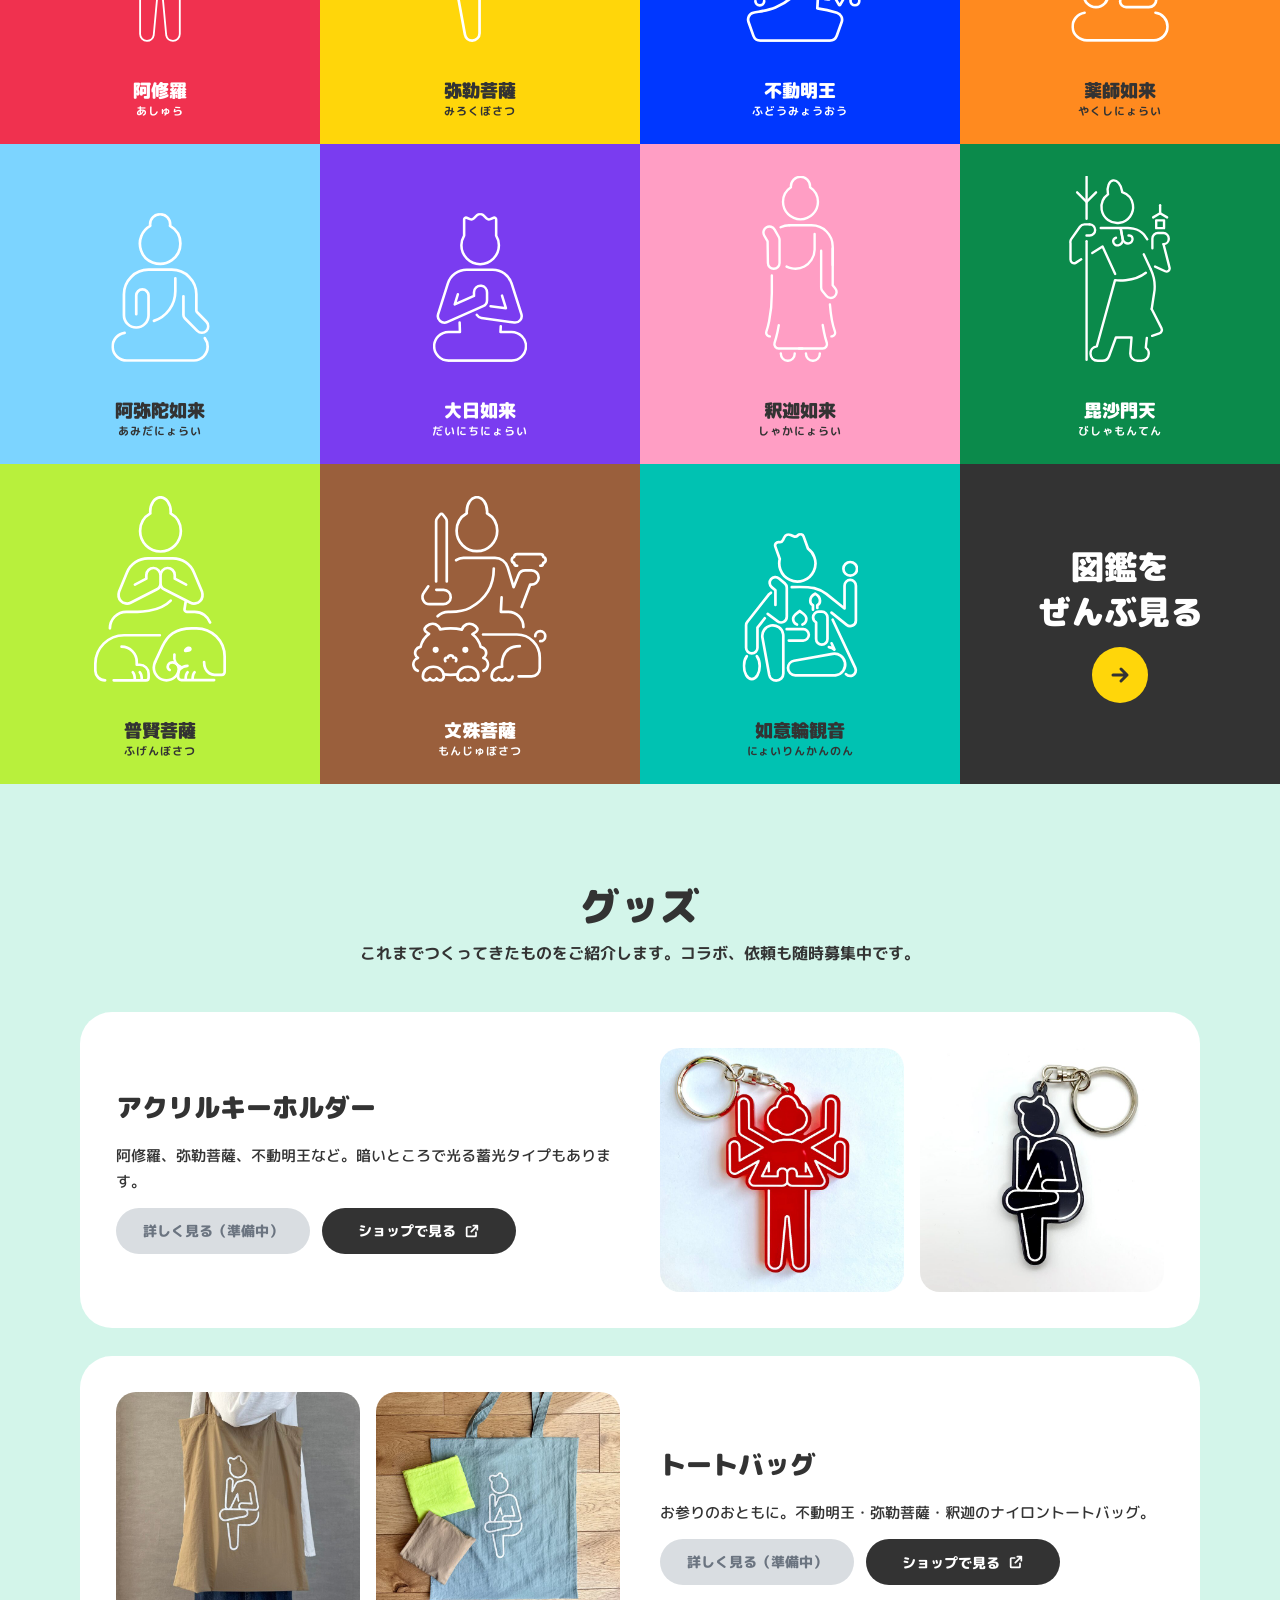
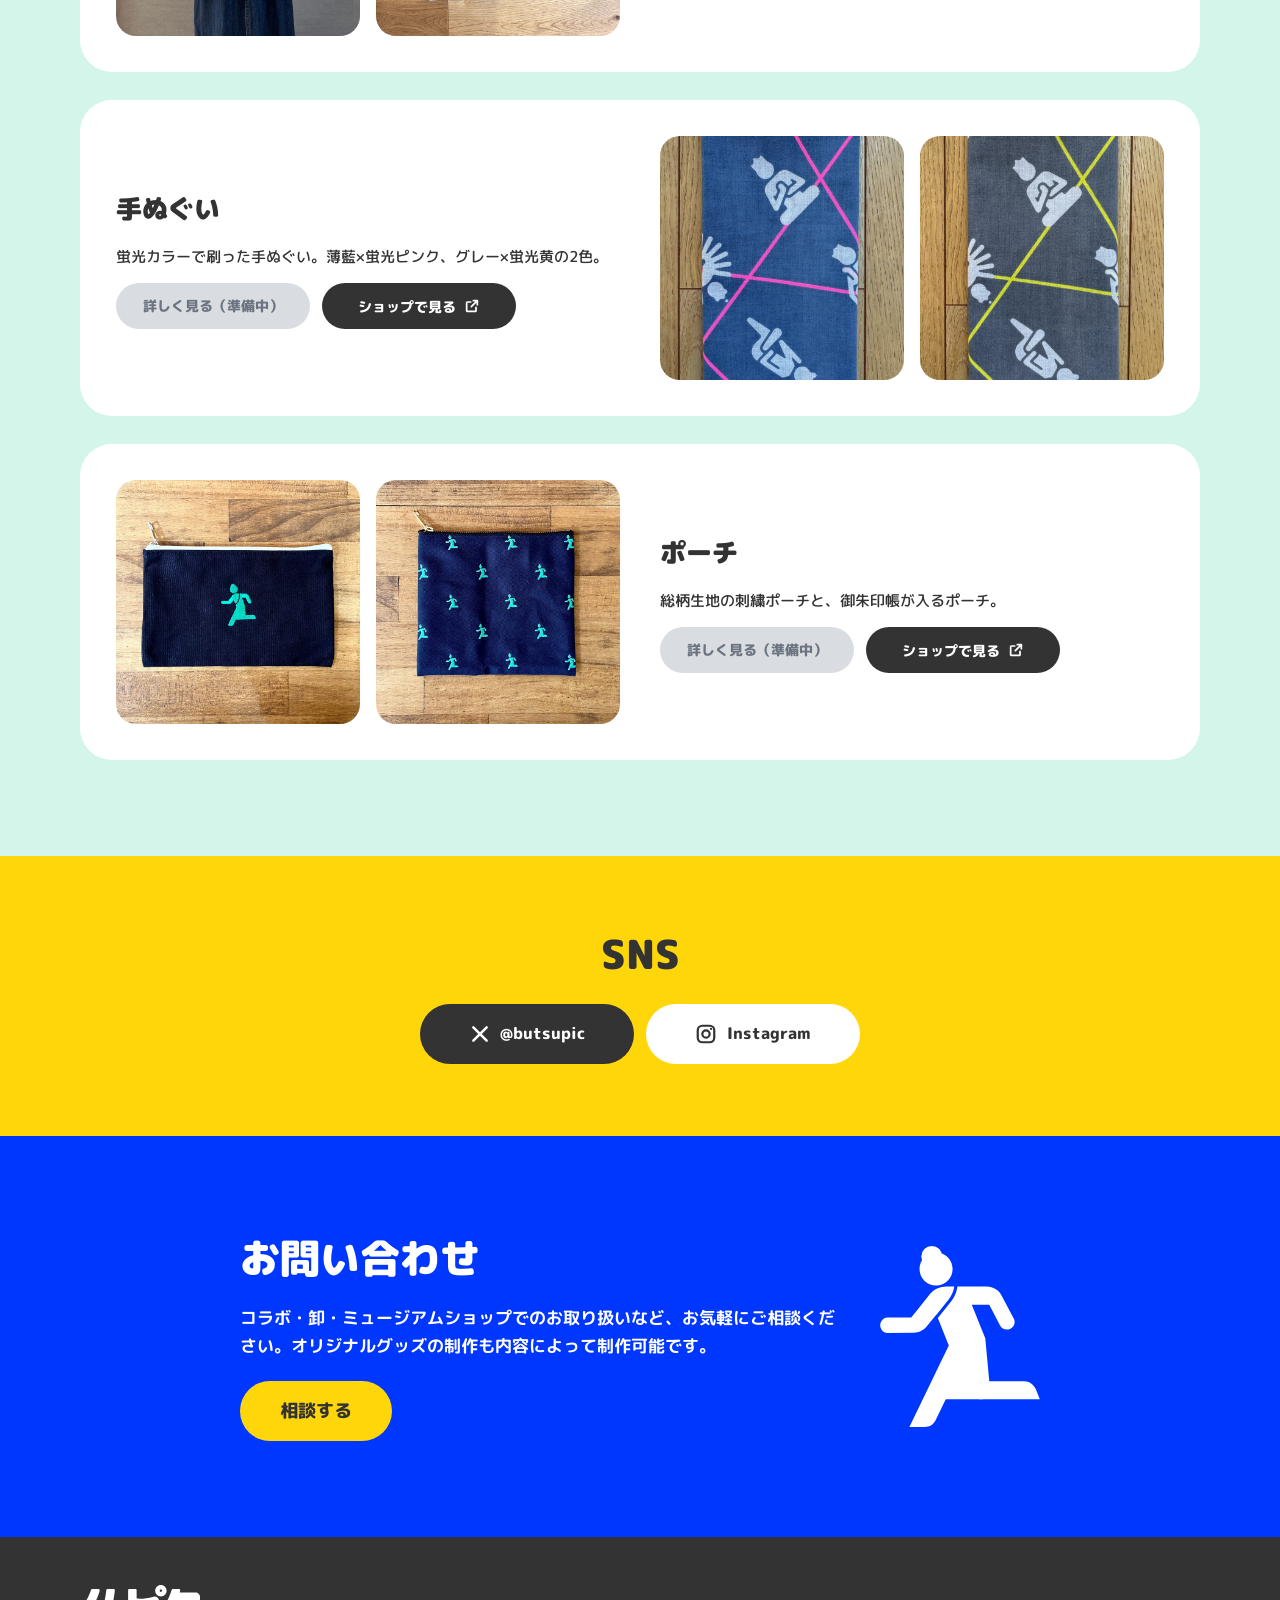
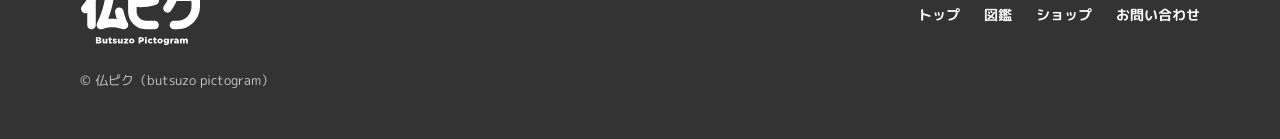
==== commit d4a3c902: "KV: 15s colour interval, smaller circle grid with margins, transparent header Co-Authored-By: Claude" ====
--- a/index.html
+++ b/index.html
@@ -25,13 +25,13 @@
 <link rel="preconnect" href="https://fonts.googleapis.com">
 <link rel="preconnect" href="https://fonts.gstatic.com" crossorigin>
 <link rel="stylesheet" href="https://fonts.googleapis.com/css2?family=M+PLUS+Rounded+1c:wght@500;700;800;900&display=swap">
-<link rel="stylesheet" href="/css/style.css?v=20261003e">
+<link rel="stylesheet" href="/css/style.css?v=20261003f">
 </head>
 <body>
 <a class="skip" href="#main">本文へ</a>
 <div style="font-family: 'M PLUS Rounded 1c', sans-serif; color: #333333; background: #fff; line-height: 1.7">
 
-<header style="background: #0037ff; color: #fff">
+<header class="hdr-over" style="color: #fff">
 <div class="wrap" style="display: flex; justify-content: space-between; align-items: center; padding-top: 20px; padding-bottom: 20px">
 <a href="#top" aria-label="仏ピク トップ"><span class="pic m-logo" style="width: 96px; height: 48px"></span></a>
 <nav class="nav">
@@ -44,15 +44,15 @@
 </div>
 </header>
 <main id="main">
-<section id="top" style="background: #0037ff; color: #fff; overflow: hidden; position: relative">
-<div class="kvbg" id="kvbg" aria-hidden="true"><span style="background: #ff00ff"></span><span style="background: #0000ff"></span><span style="background: #f7931e"></span><span style="background: #0000ff"></span><span style="background: #0000ff"></span><span style="background: #39b54a"></span><span style="background: #0000ff"></span><span style="background: #fff100"></span></div>
+<section id="top" style="background: #0037ff; color: #fff; overflow: hidden; position: relative; padding-top: 88px">
+<div class="kvwrap" aria-hidden="true"><div class="kvbg" id="kvbg"><span style="background: #ff00ff"></span><span style="background: #0000ff"></span><span style="background: #f7931e"></span><span style="background: #0000ff"></span><span style="background: #0000ff"></span><span style="background: #39b54a"></span><span style="background: #0000ff"></span><span style="background: #fff100"></span></div></div>
 <div class="wrap split" style="align-items: end; position: relative">
 <div class="hl" style="padding: 56px 0 136px">
 <div style="width: 100%; max-width: 396px; display: flex; flex-direction: column; gap: 28px; align-items: center">
 <p style="margin: 0; font-size: clamp(20px, 2.6vw, 30px); font-weight: 800; letter-spacing: .12em; text-align: center">仏像をもっと身近に</p>
 <h1 style="margin: 0; width: 100%"><span class="pic m-logo" role="img" aria-label="仏ピク Butsuzo Pictogram" style="width: 100%; aspect-ratio: 420.78/211.85"></span></h1>
 <div class="bp" style="margin-top: 4px">
-<a class="btn" href="#zukan" style="background: #FFD60A; color: #333333; box-shadow: 0 0 0 3px #0037ff">図鑑を見る</a>
+<a class="btn" href="#zukan" style="background: #FFD60A; color: #333333">図鑑を見る</a>
 <a class="btn" href="https://shop.butsupic.com/" style="border: 3px solid #fff; color: #fff; background: #0037ff" target="_blank" rel="noopener">ショップ（BASE）</a>
 </div>
 </div>
@@ -182,6 +182,6 @@
 </footer>
 
 </div>
-<script src="/js/main.js?v=20261003e" defer></script>
+<script src="/js/main.js?v=20261003f" defer></script>
 </body>
 </html>
--- a/css/style.css
+++ b/css/style.css
@@ -101,7 +101,9 @@
 .status.ok{background:#D3F5EA}
 .status.ng{background:#FFD3D6}
 .gimg{display:block;width:100%;height:auto;aspect-ratio:1/1;object-fit:cover;border-radius:20px;background:#EEF1F4}
-.kvbg{position:absolute;left:50%;top:50%;transform:translate(-50%,-50%);width:min(1165px,96%);display:grid;grid-template-columns:repeat(4,minmax(0,1fr));pointer-events:none}
+.hdr-over{position:absolute;left:0;right:0;top:0;z-index:3}
+.kvwrap{position:absolute;inset:104px 3% 44px;container-type:size;display:flex;align-items:center;justify-content:center;pointer-events:none}
+.kvbg{width:min(100cqw,200cqh,1165px);display:grid;grid-template-columns:repeat(4,minmax(0,1fr))}
 .kvbg span{display:block;aspect-ratio:1/1;border-radius:50%;transition:background-color 1.2s ease}
-@media(max-width:760px){.kvbg{width:100%;grid-template-columns:repeat(2,minmax(0,1fr))}}
+@media(max-width:760px){.kvwrap{inset:100px 16px 36px}.kvbg{width:min(100cqw,50cqh);grid-template-columns:repeat(2,minmax(0,1fr))}}
 @media(prefers-reduced-motion:reduce){.kvbg span{transition:none}}
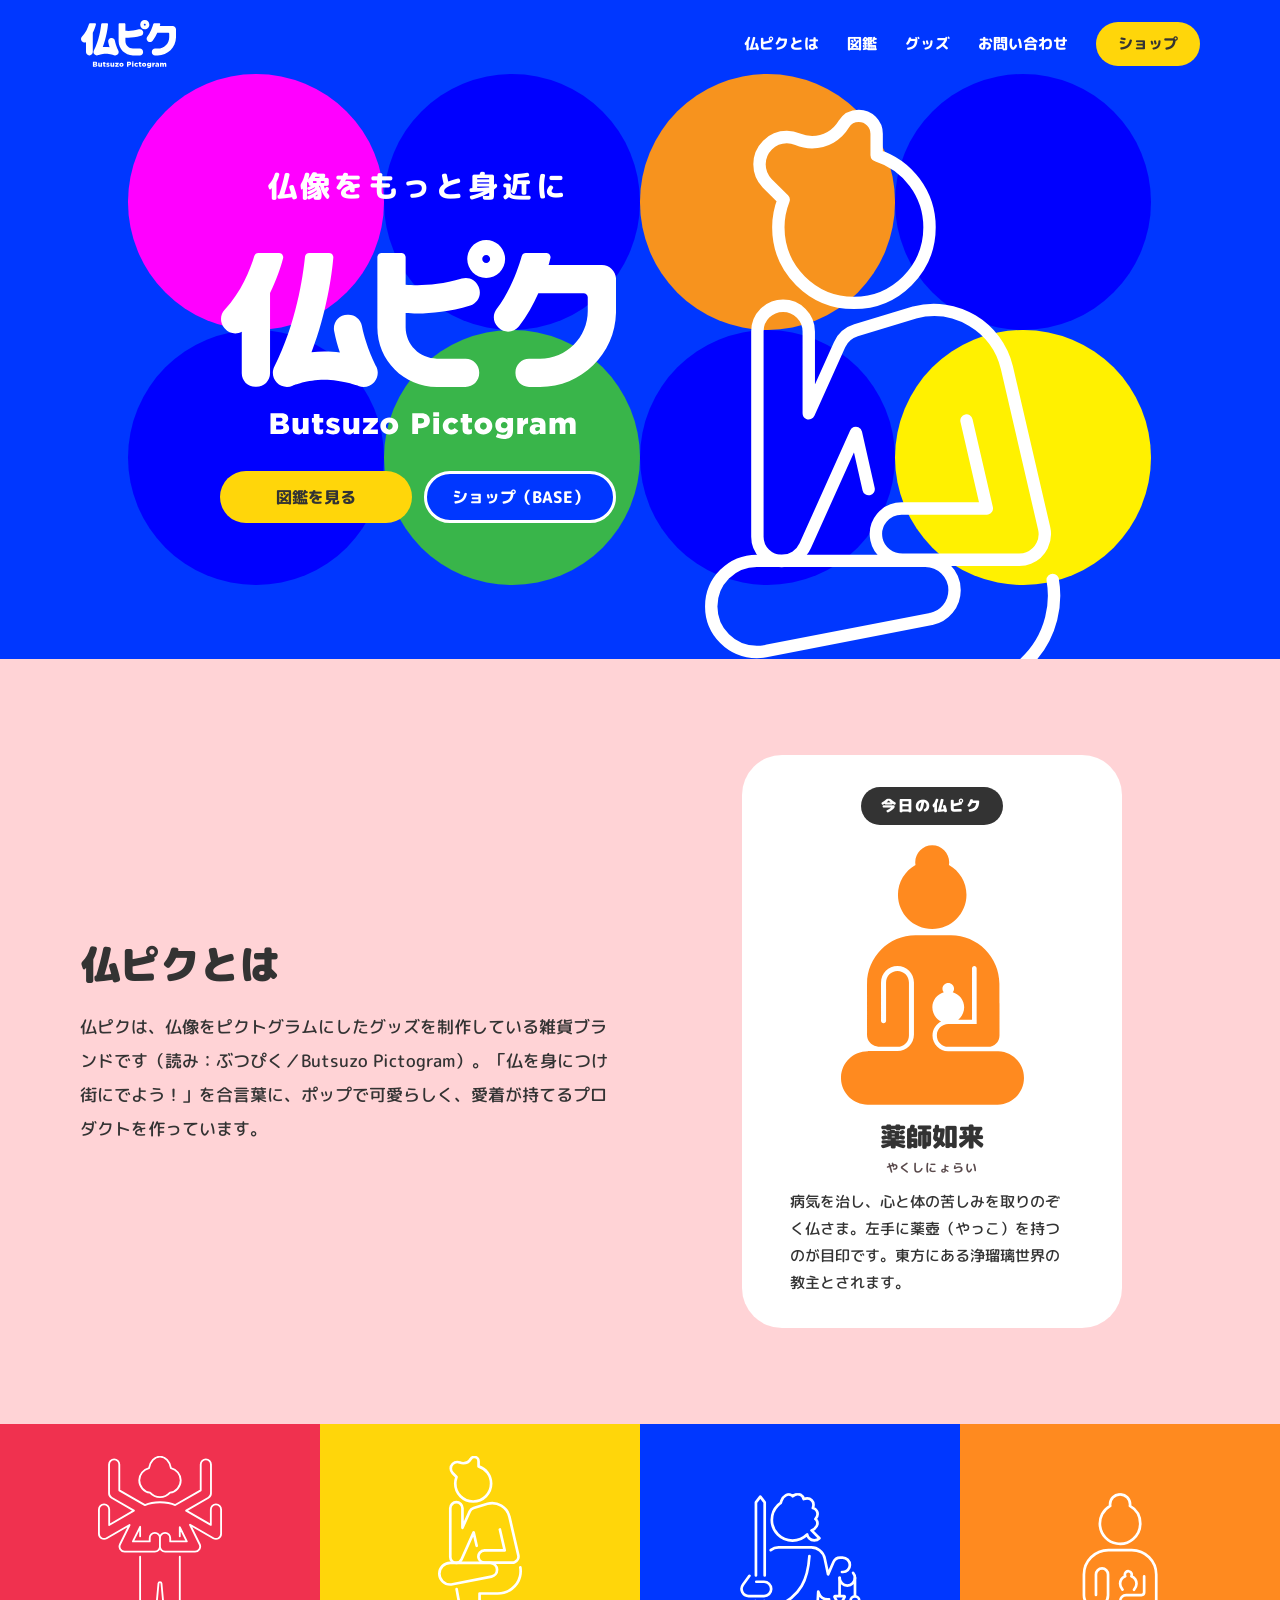
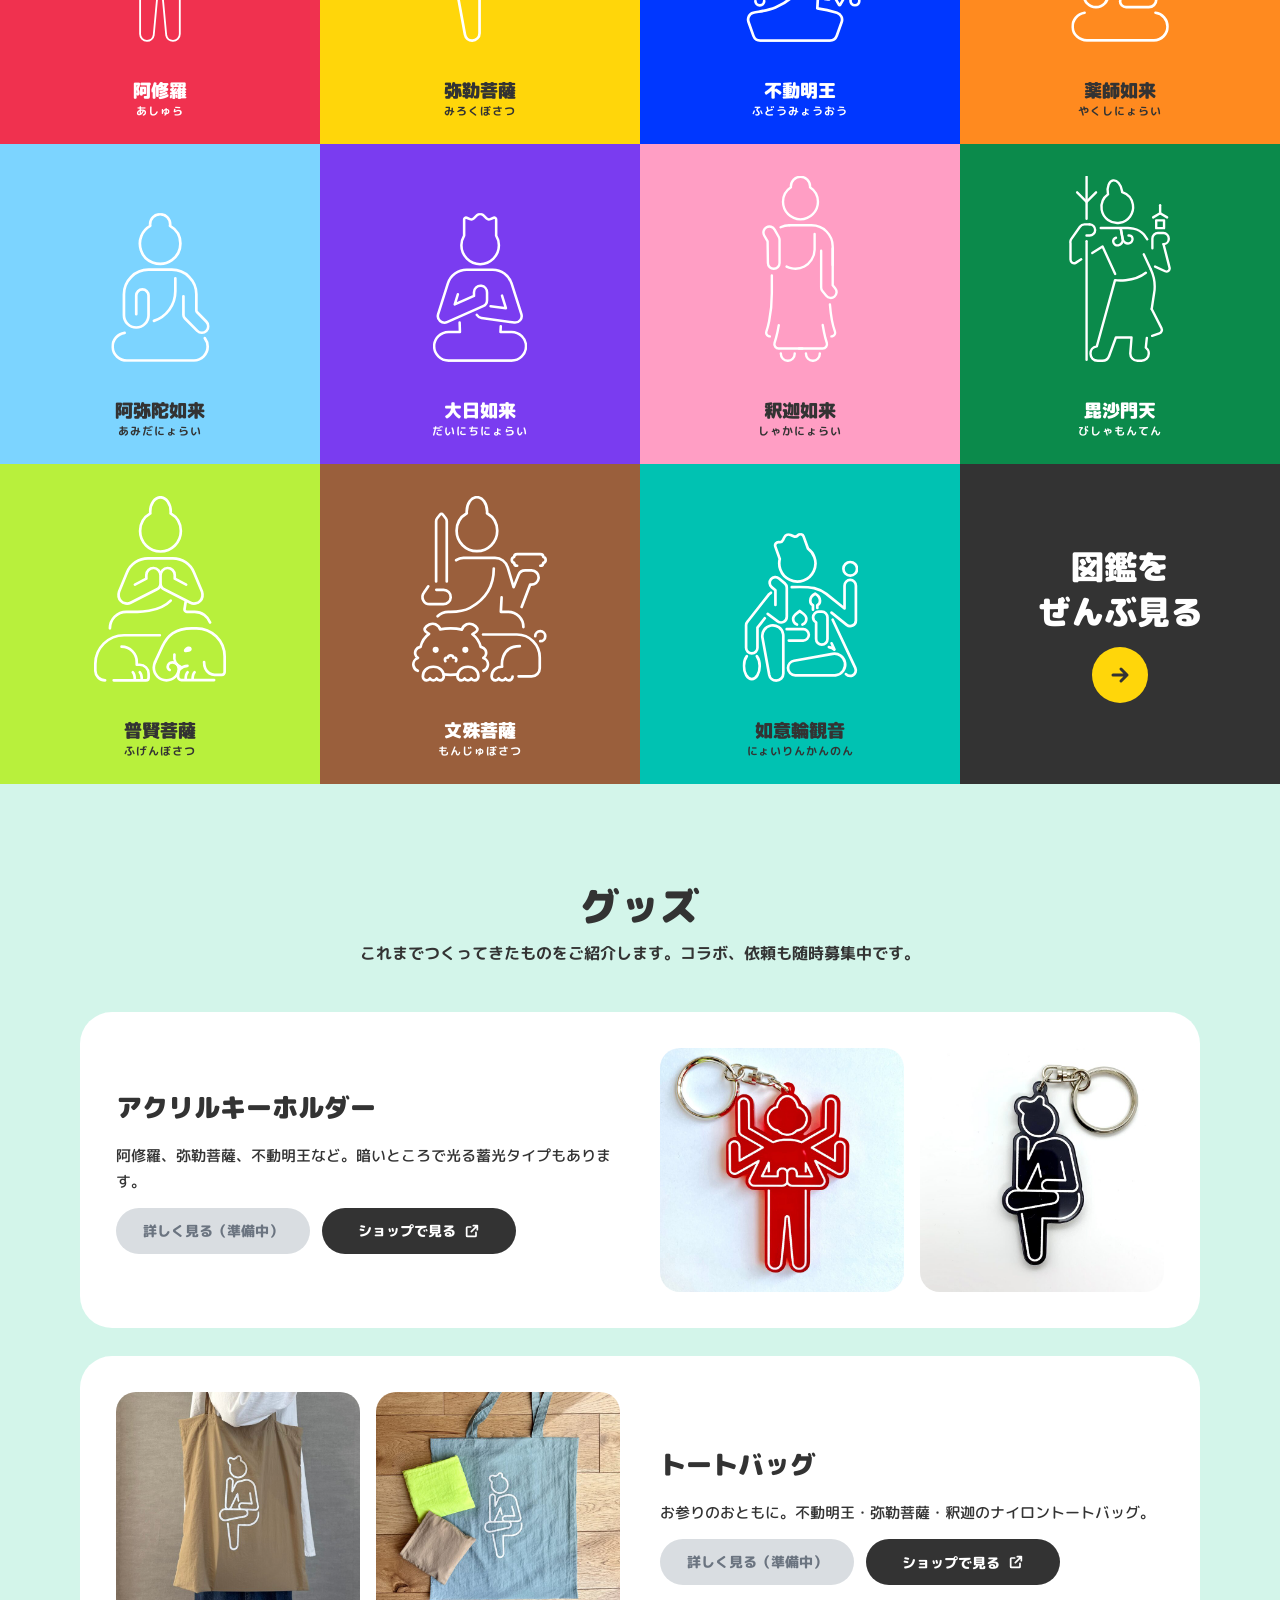
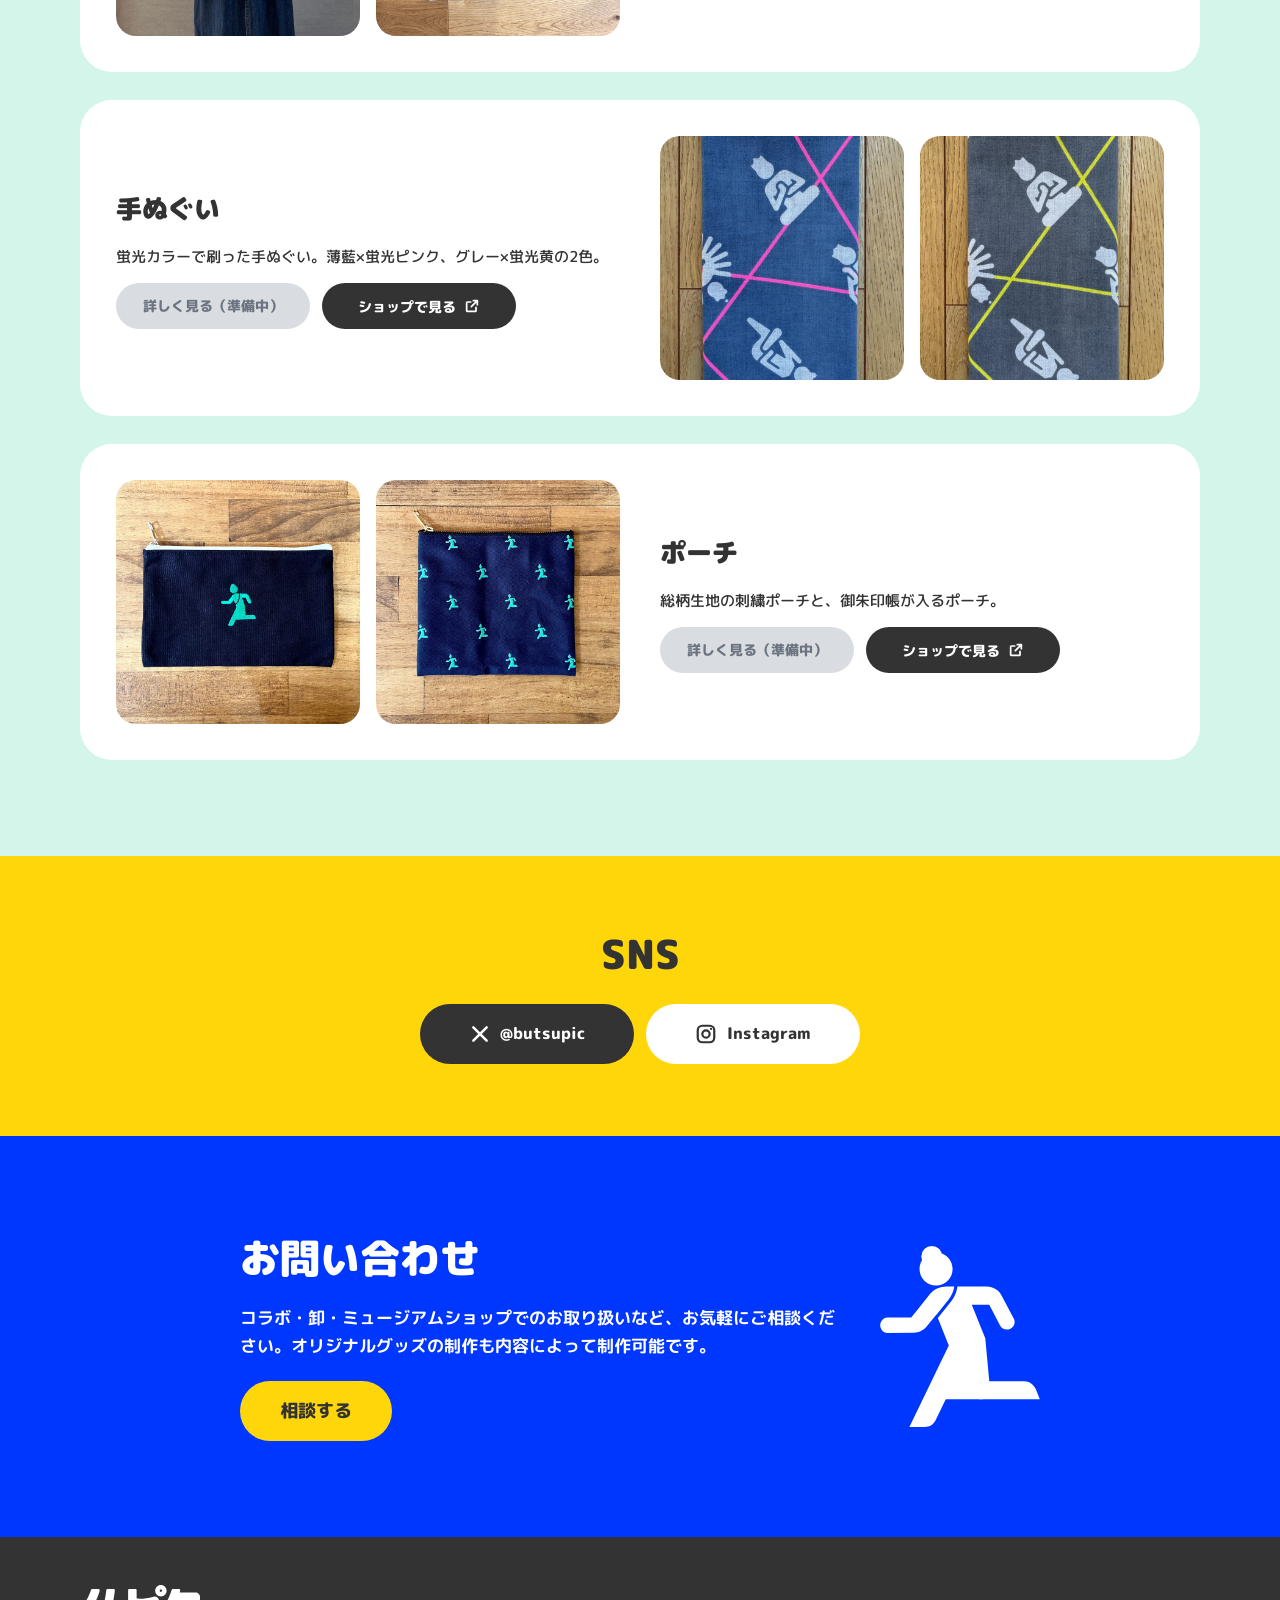
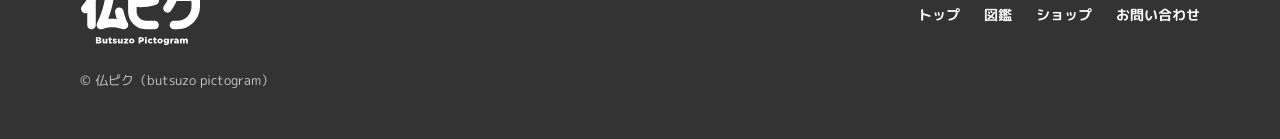
==== commit 51f2eb36: "KV: centre the circle grid vertically within header + hero on desktop Co-Authored-By: Claude Opus 5." ====
--- a/index.html
+++ b/index.html
@@ -25,7 +25,7 @@
 <link rel="preconnect" href="https://fonts.googleapis.com">
 <link rel="preconnect" href="https://fonts.gstatic.com" crossorigin>
 <link rel="stylesheet" href="https://fonts.googleapis.com/css2?family=M+PLUS+Rounded+1c:wght@500;700;800;900&display=swap">
-<link rel="stylesheet" href="/css/style.css?v=20261003f">
+<link rel="stylesheet" href="/css/style.css?v=20261003g">
 </head>
 <body>
 <a class="skip" href="#main">本文へ</a>
--- a/css/style.css
+++ b/css/style.css
@@ -102,7 +102,7 @@
 .status.ng{background:#FFD3D6}
 .gimg{display:block;width:100%;height:auto;aspect-ratio:1/1;object-fit:cover;border-radius:20px;background:#EEF1F4}
 .hdr-over{position:absolute;left:0;right:0;top:0;z-index:3}
-.kvwrap{position:absolute;inset:104px 3% 44px;container-type:size;display:flex;align-items:center;justify-content:center;pointer-events:none}
+.kvwrap{position:absolute;inset:74px 3%;container-type:size;display:flex;align-items:center;justify-content:center;pointer-events:none}
 .kvbg{width:min(100cqw,200cqh,1165px);display:grid;grid-template-columns:repeat(4,minmax(0,1fr))}
 .kvbg span{display:block;aspect-ratio:1/1;border-radius:50%;transition:background-color 1.2s ease}
 @media(max-width:760px){.kvwrap{inset:100px 16px 36px}.kvbg{width:min(100cqw,50cqh);grid-template-columns:repeat(2,minmax(0,1fr))}}
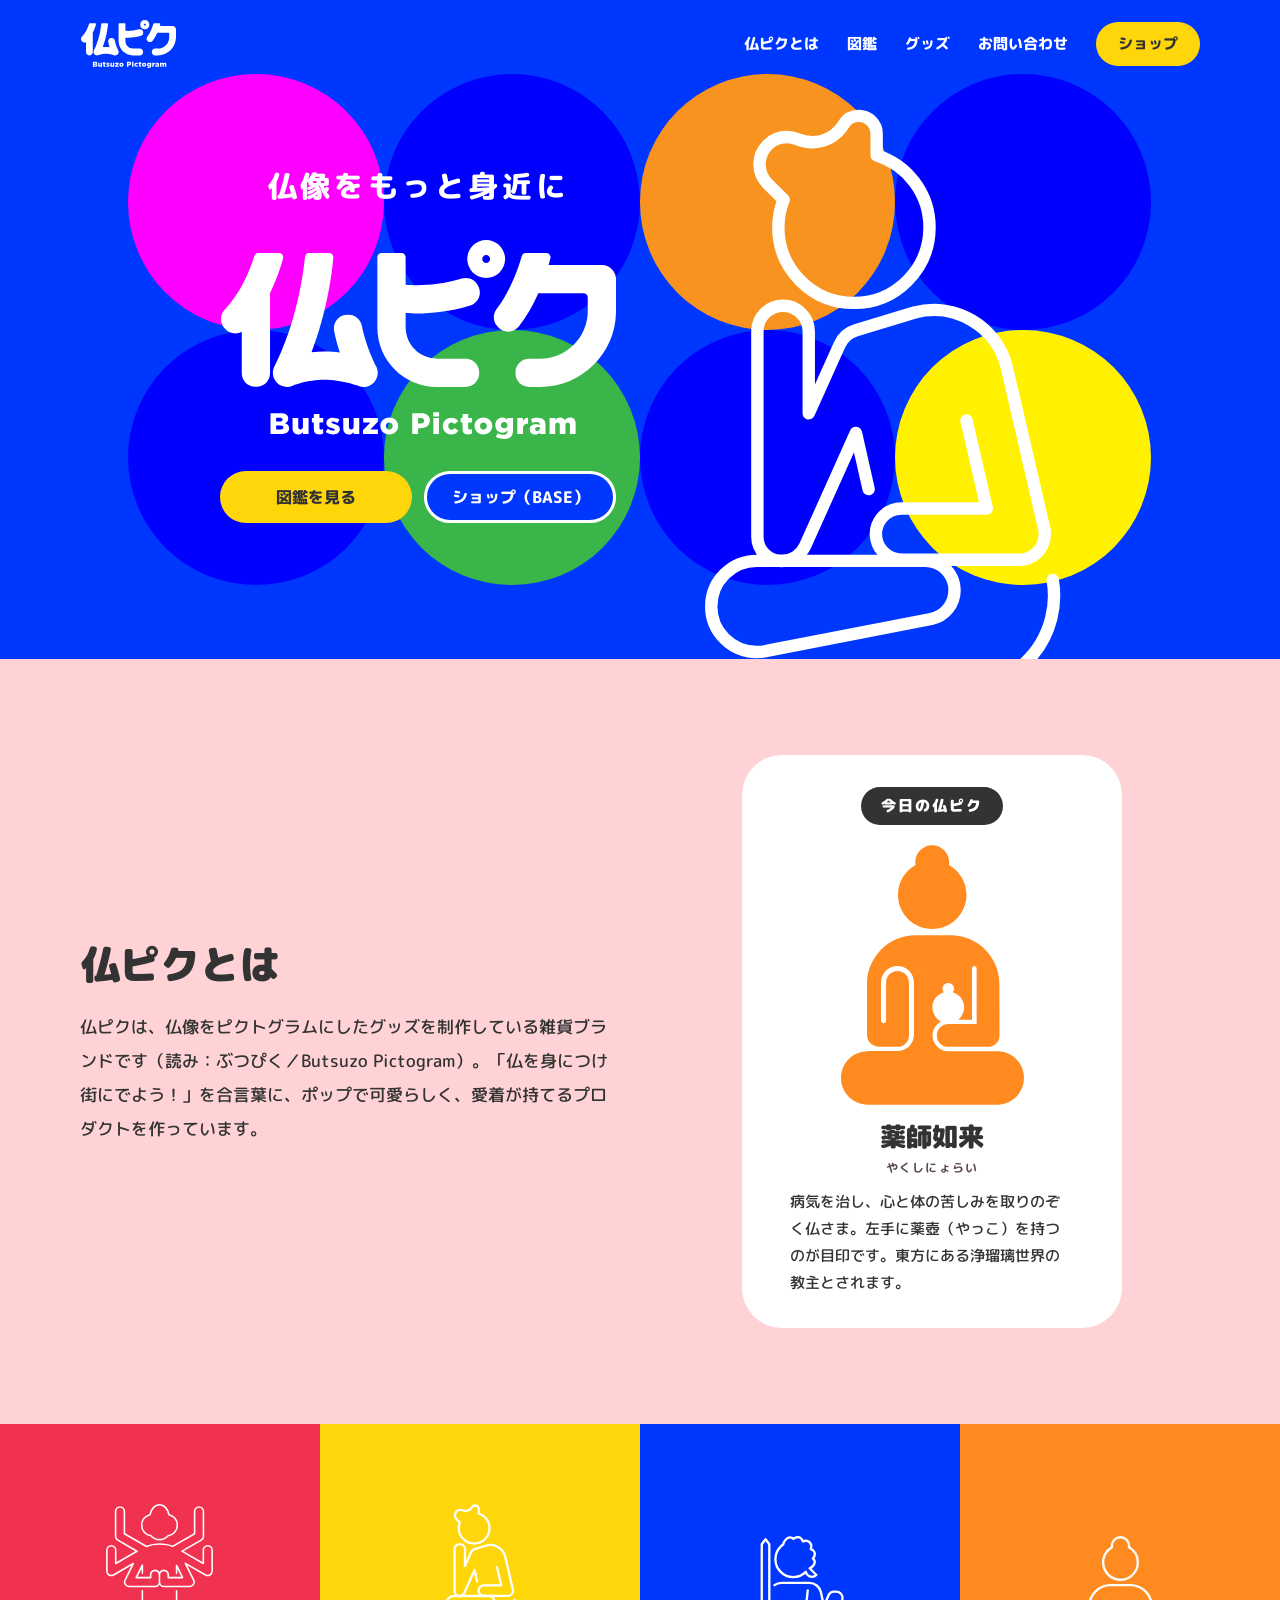
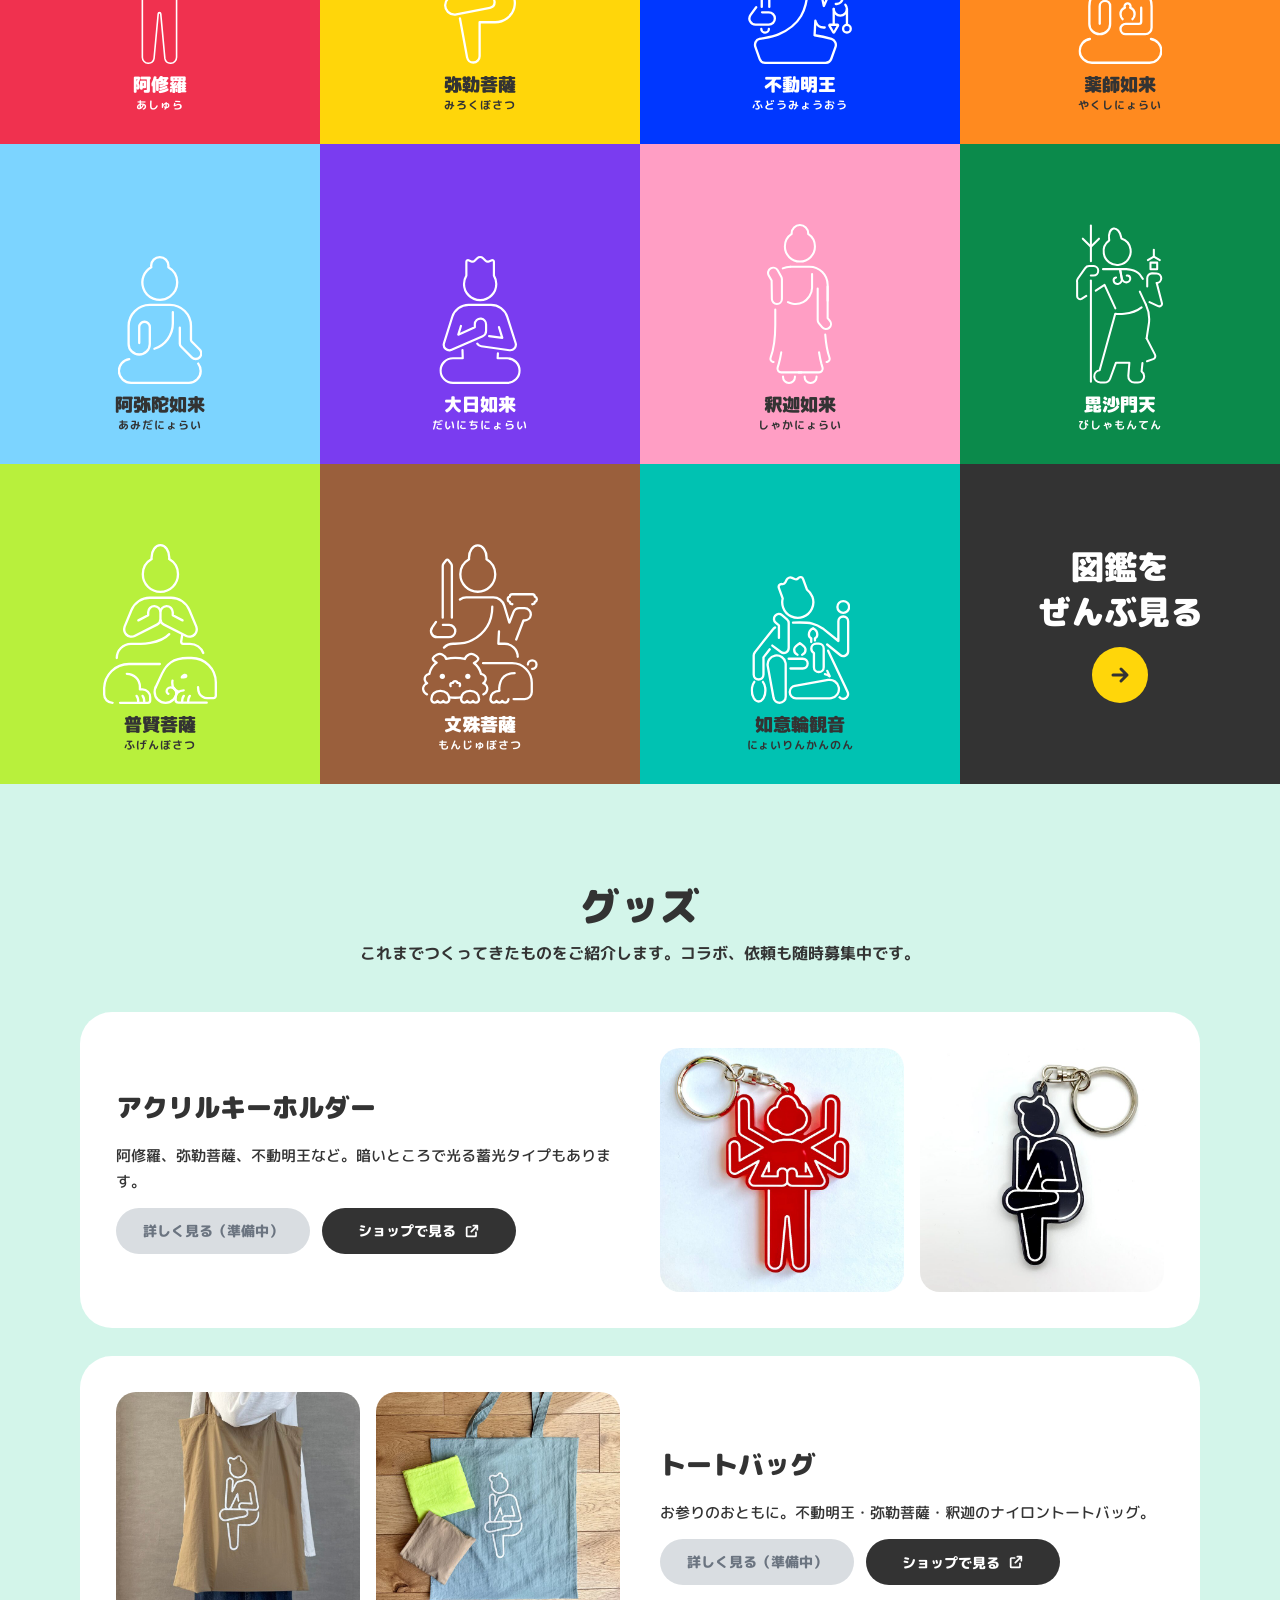
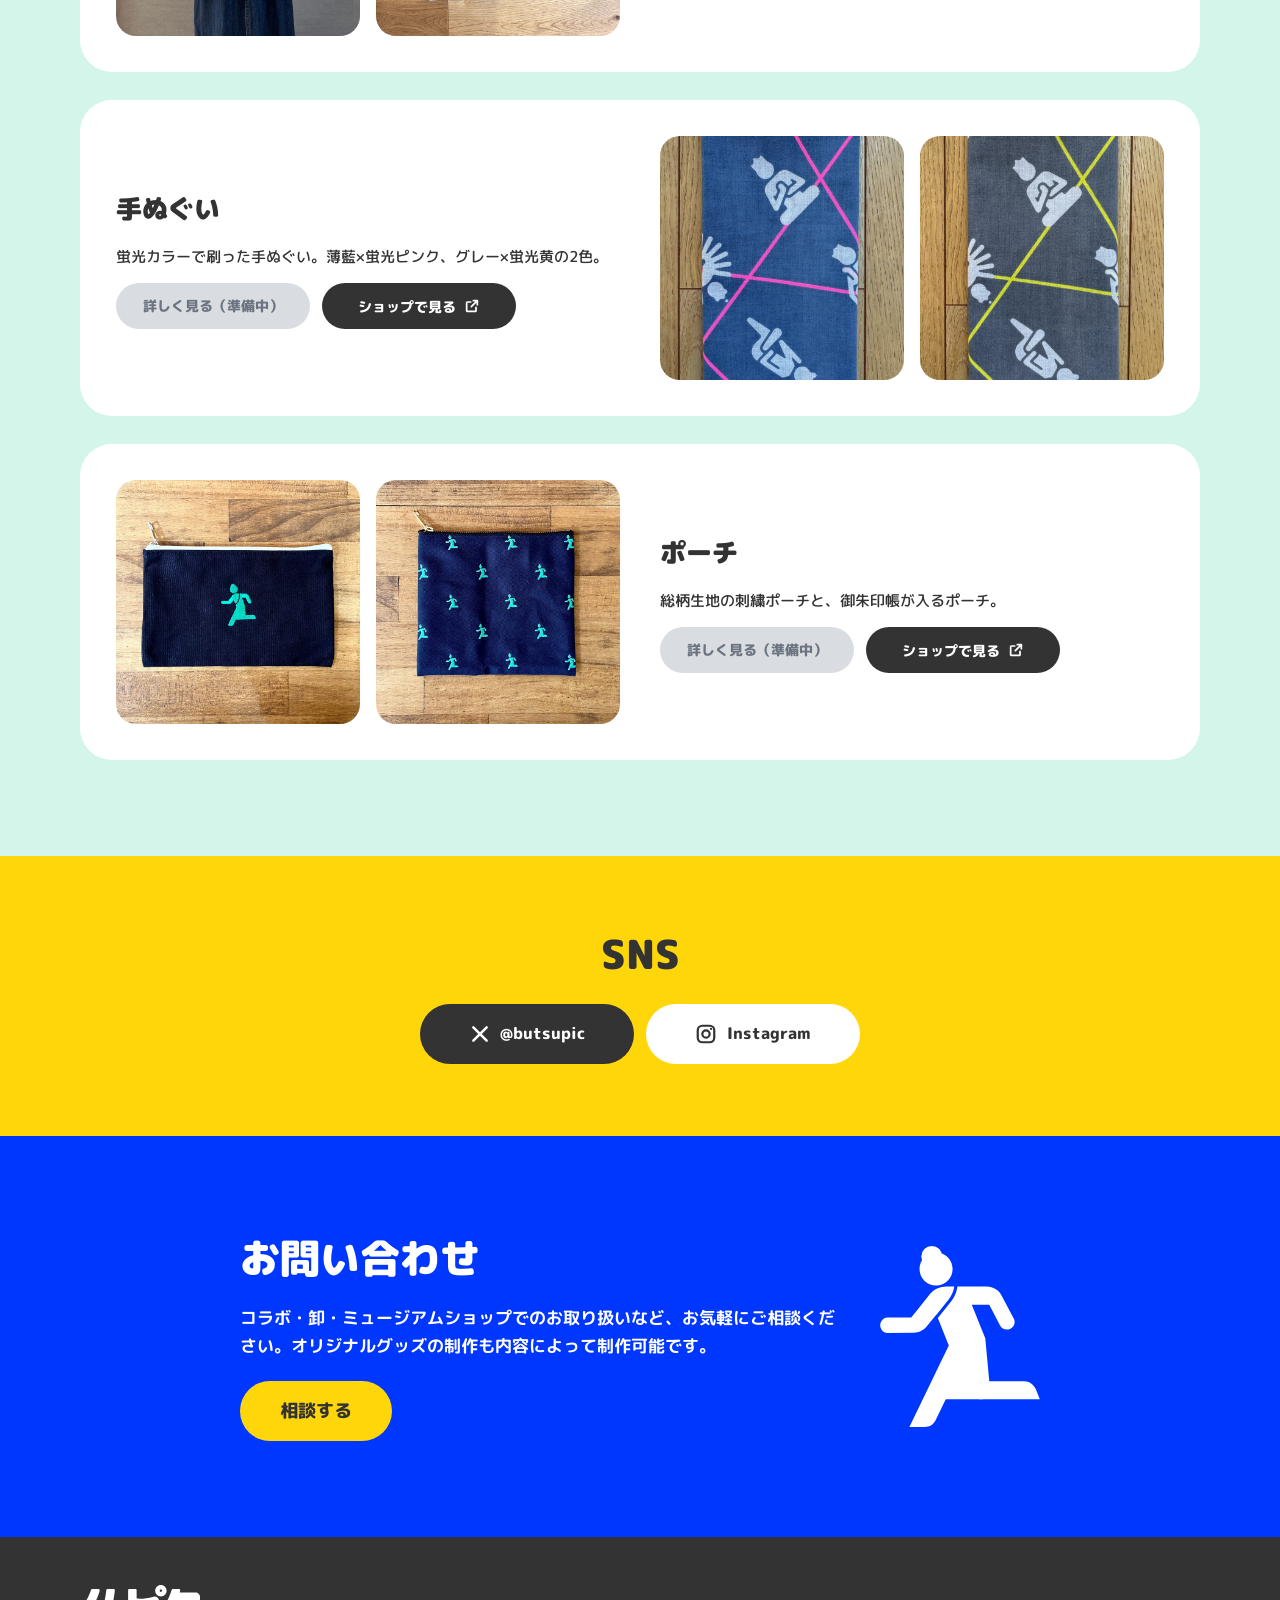
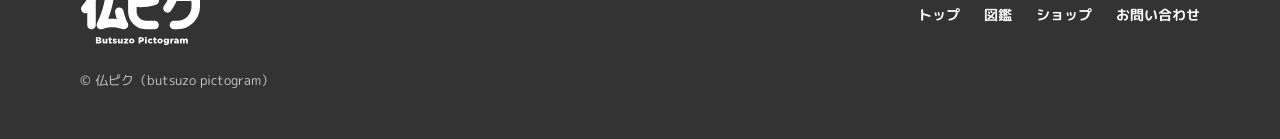
==== commit 255ed1e7: "Zukan tiles: centre pictograms in the square, labels directly beneath Co-Authored-By: Claude Opus 5." ====
--- a/index.html
+++ b/index.html
@@ -25,7 +25,7 @@
 <link rel="preconnect" href="https://fonts.googleapis.com">
 <link rel="preconnect" href="https://fonts.gstatic.com" crossorigin>
 <link rel="stylesheet" href="https://fonts.googleapis.com/css2?family=M+PLUS+Rounded+1c:wght@500;700;800;900&display=swap">
-<link rel="stylesheet" href="/css/style.css?v=20261003g">
+<link rel="stylesheet" href="/css/style.css?v=20261003j">
 </head>
 <body>
 <a class="skip" href="#main">本文へ</a>
@@ -49,8 +49,8 @@
 <div class="wrap split" style="align-items: end; position: relative">
 <div class="hl" style="padding: 56px 0 136px">
 <div style="width: 100%; max-width: 396px; display: flex; flex-direction: column; gap: 28px; align-items: center">
-<p style="margin: 0; font-size: clamp(20px, 2.6vw, 30px); font-weight: 800; letter-spacing: .12em; text-align: center">仏像をもっと身近に</p>
-<h1 style="margin: 0; width: 100%"><span class="pic m-logo" role="img" aria-label="仏ピク Butsuzo Pictogram" style="width: 100%; aspect-ratio: 420.78/211.85"></span></h1>
+<p class="kvcopy" style="margin: 0; font-size: clamp(20px, 2.6vw, 30px); font-weight: 800; letter-spacing: .12em; text-align: center">仏像をもっと身近に</p>
+<h1 class="kvlogo" style="margin: 0; width: 100%"><span class="pic m-logo" role="img" aria-label="仏ピク Butsuzo Pictogram" style="width: 100%; aspect-ratio: 420.78/211.85"></span></h1>
 <div class="bp" style="margin-top: 4px">
 <a class="btn" href="#zukan" style="background: #FFD60A; color: #333333">図鑑を見る</a>
 <a class="btn" href="https://shop.butsupic.com/" style="border: 3px solid #fff; color: #fff; background: #0037ff" target="_blank" rel="noopener">ショップ（BASE）</a>
--- a/css/style.css
+++ b/css/style.css
@@ -105,5 +105,8 @@
 .kvwrap{position:absolute;inset:74px 3%;container-type:size;display:flex;align-items:center;justify-content:center;pointer-events:none}
 .kvbg{width:min(100cqw,200cqh,1165px);display:grid;grid-template-columns:repeat(4,minmax(0,1fr))}
 .kvbg span{display:block;aspect-ratio:1/1;border-radius:50%;transition:background-color 1.2s ease}
-@media(max-width:760px){.kvwrap{inset:100px 16px 36px}.kvbg{width:min(100cqw,50cqh);grid-template-columns:repeat(2,minmax(0,1fr))}}
+@media(max-width:760px){.kvcopy{font-size:26px!important;margin-bottom:-12px!important}.kvlogo{width:93%!important}.kvwrap{inset:100px 32px 36px}.kvbg{width:min(100cqw,50cqh);grid-template-columns:repeat(2,minmax(0,1fr))}}
 @media(prefers-reduced-motion:reduce){.kvbg span{transition:none}}
+.tile[data-zukan]{justify-content:flex-start;padding-top:calc(75% + 10px);padding-bottom:0}
+.tile[data-zukan] .pic{top:25%;height:50%}
+@media(max-width:760px){.tile[data-zukan]{padding-top:calc(76% + 6px)}.tile[data-zukan] .pic{top:24%;height:52%}}
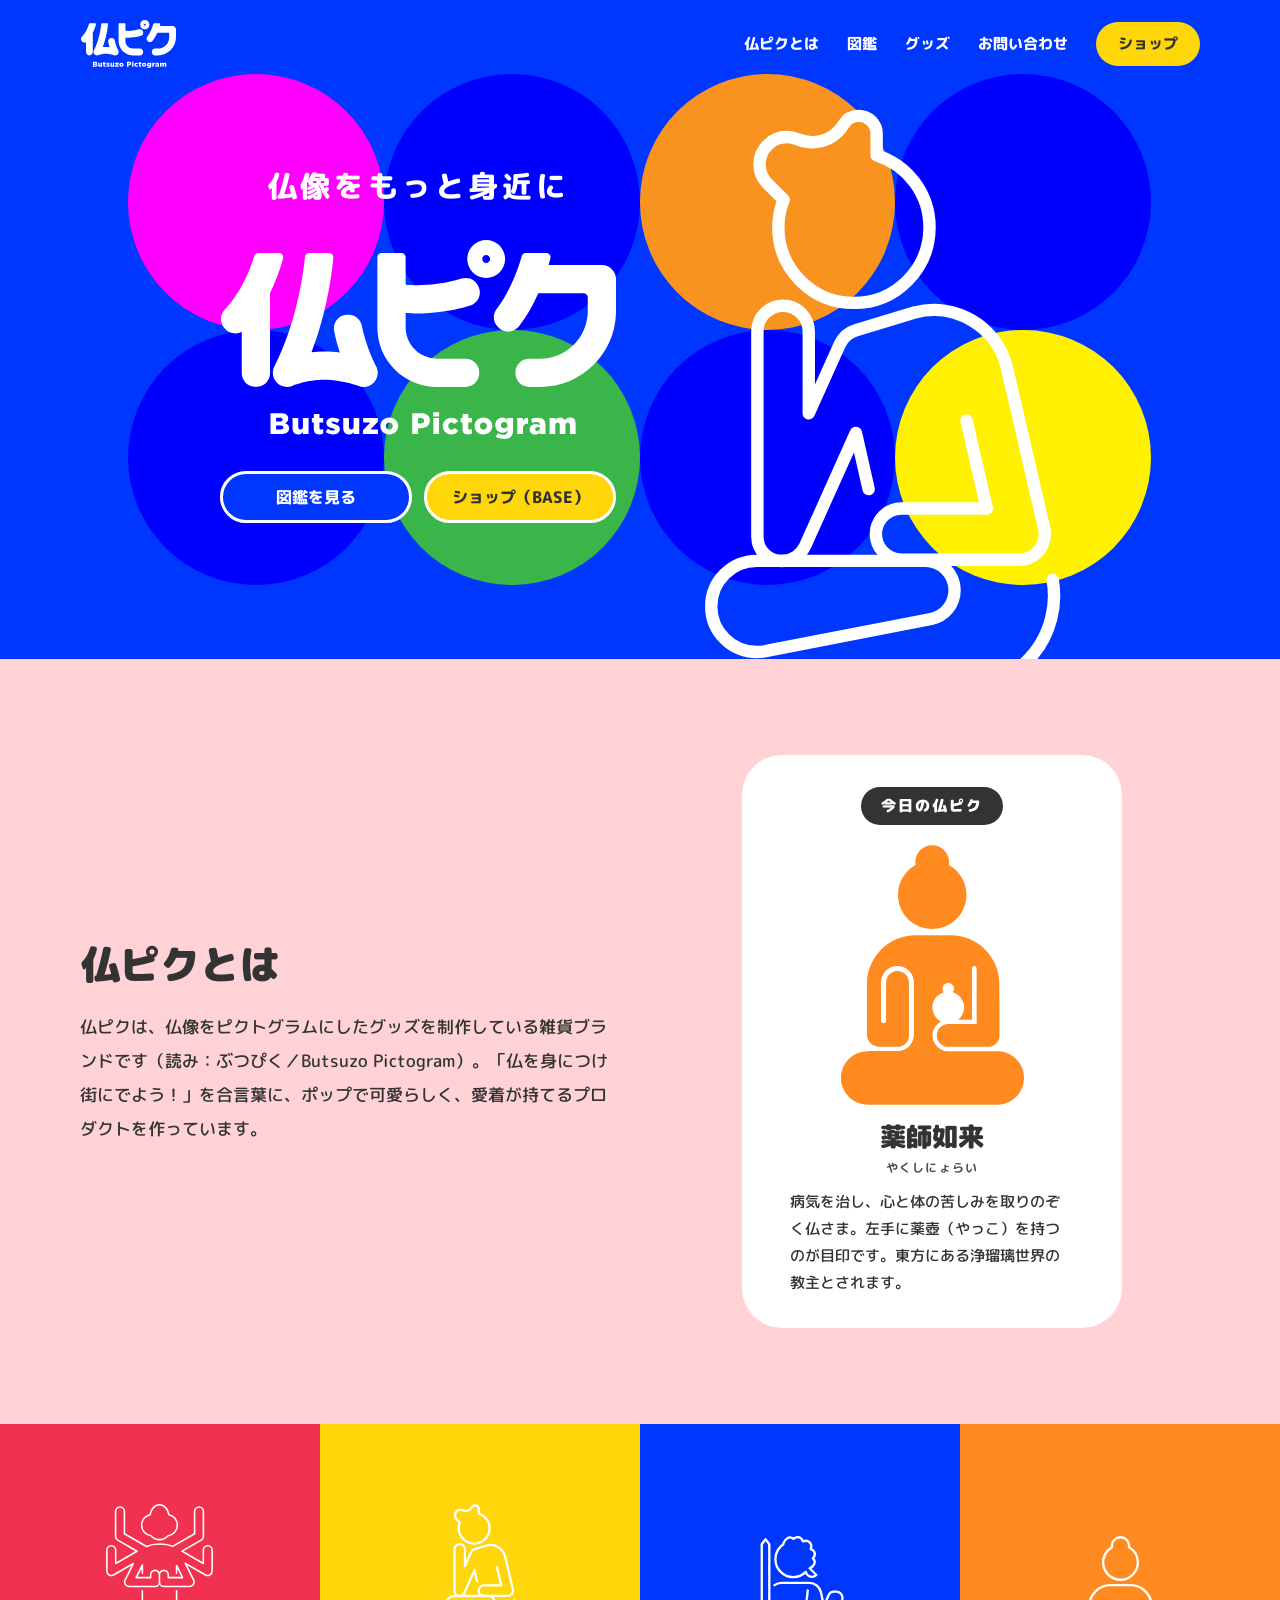
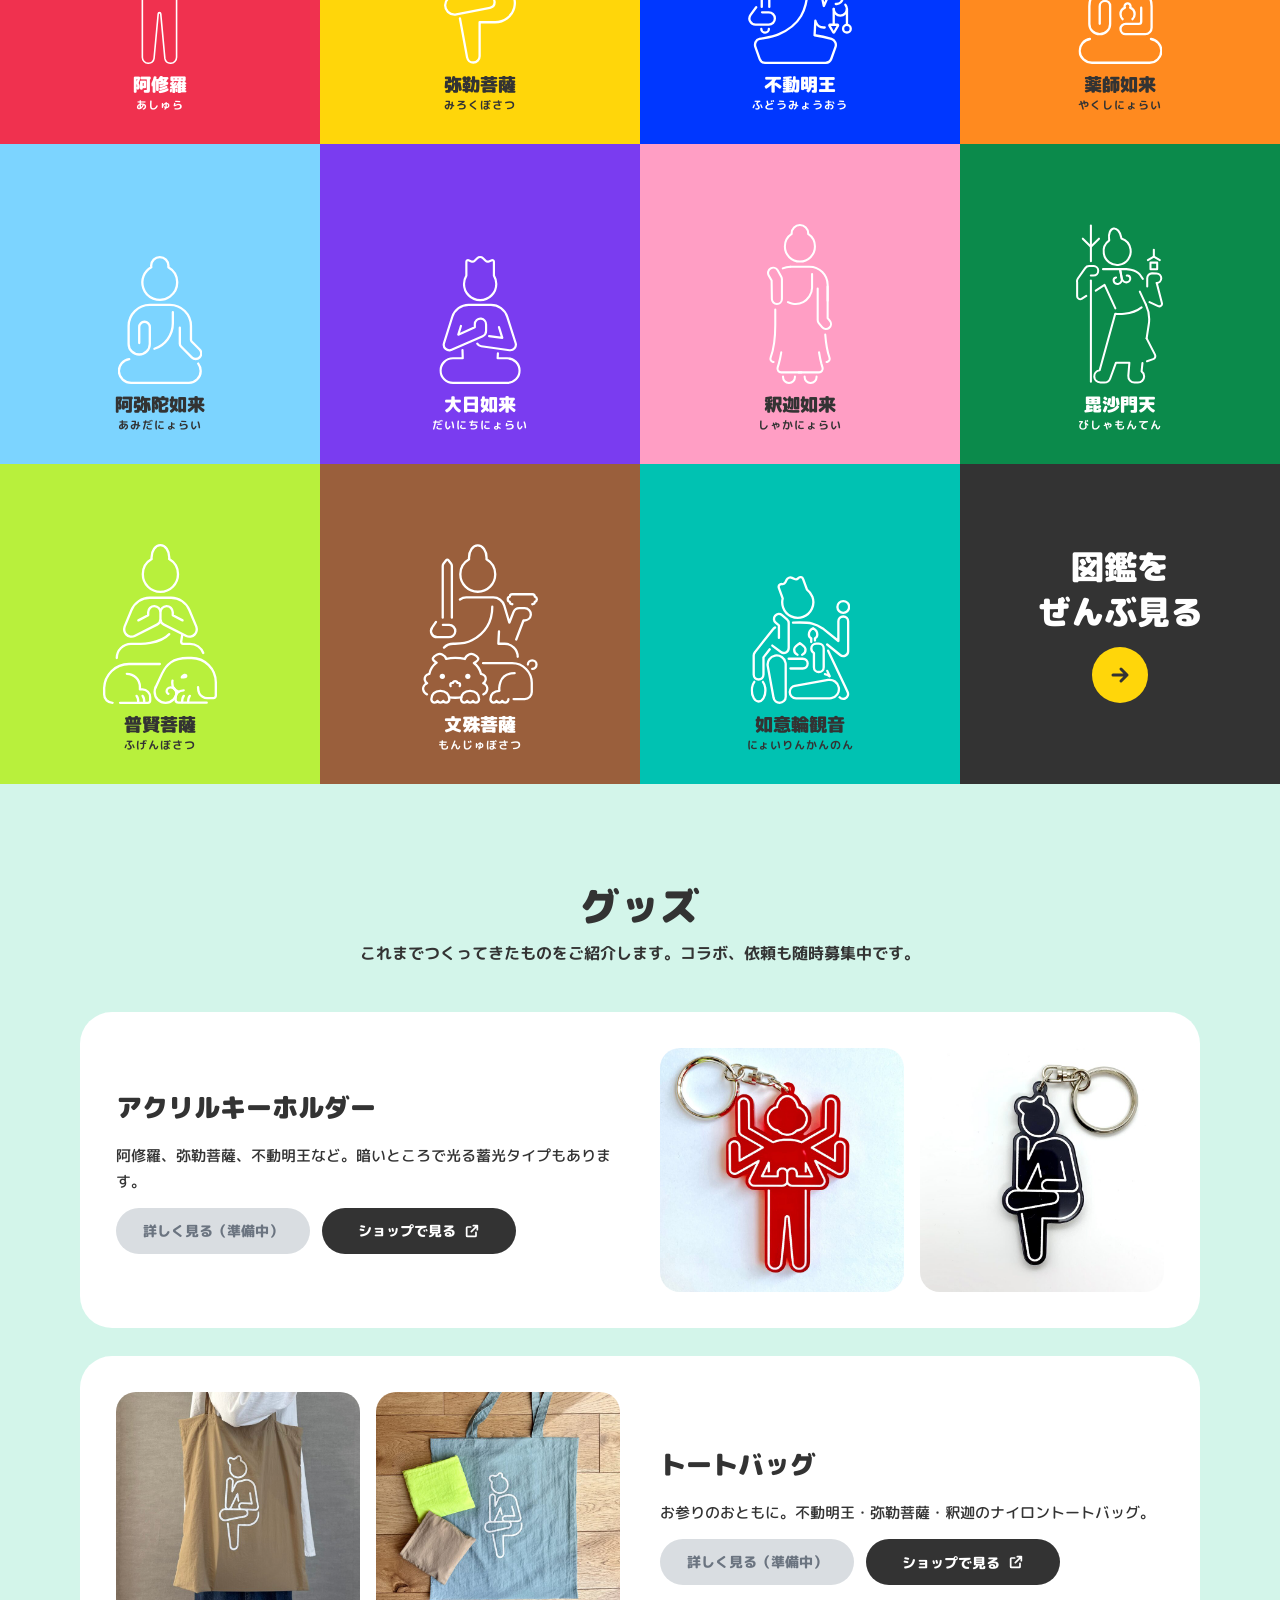
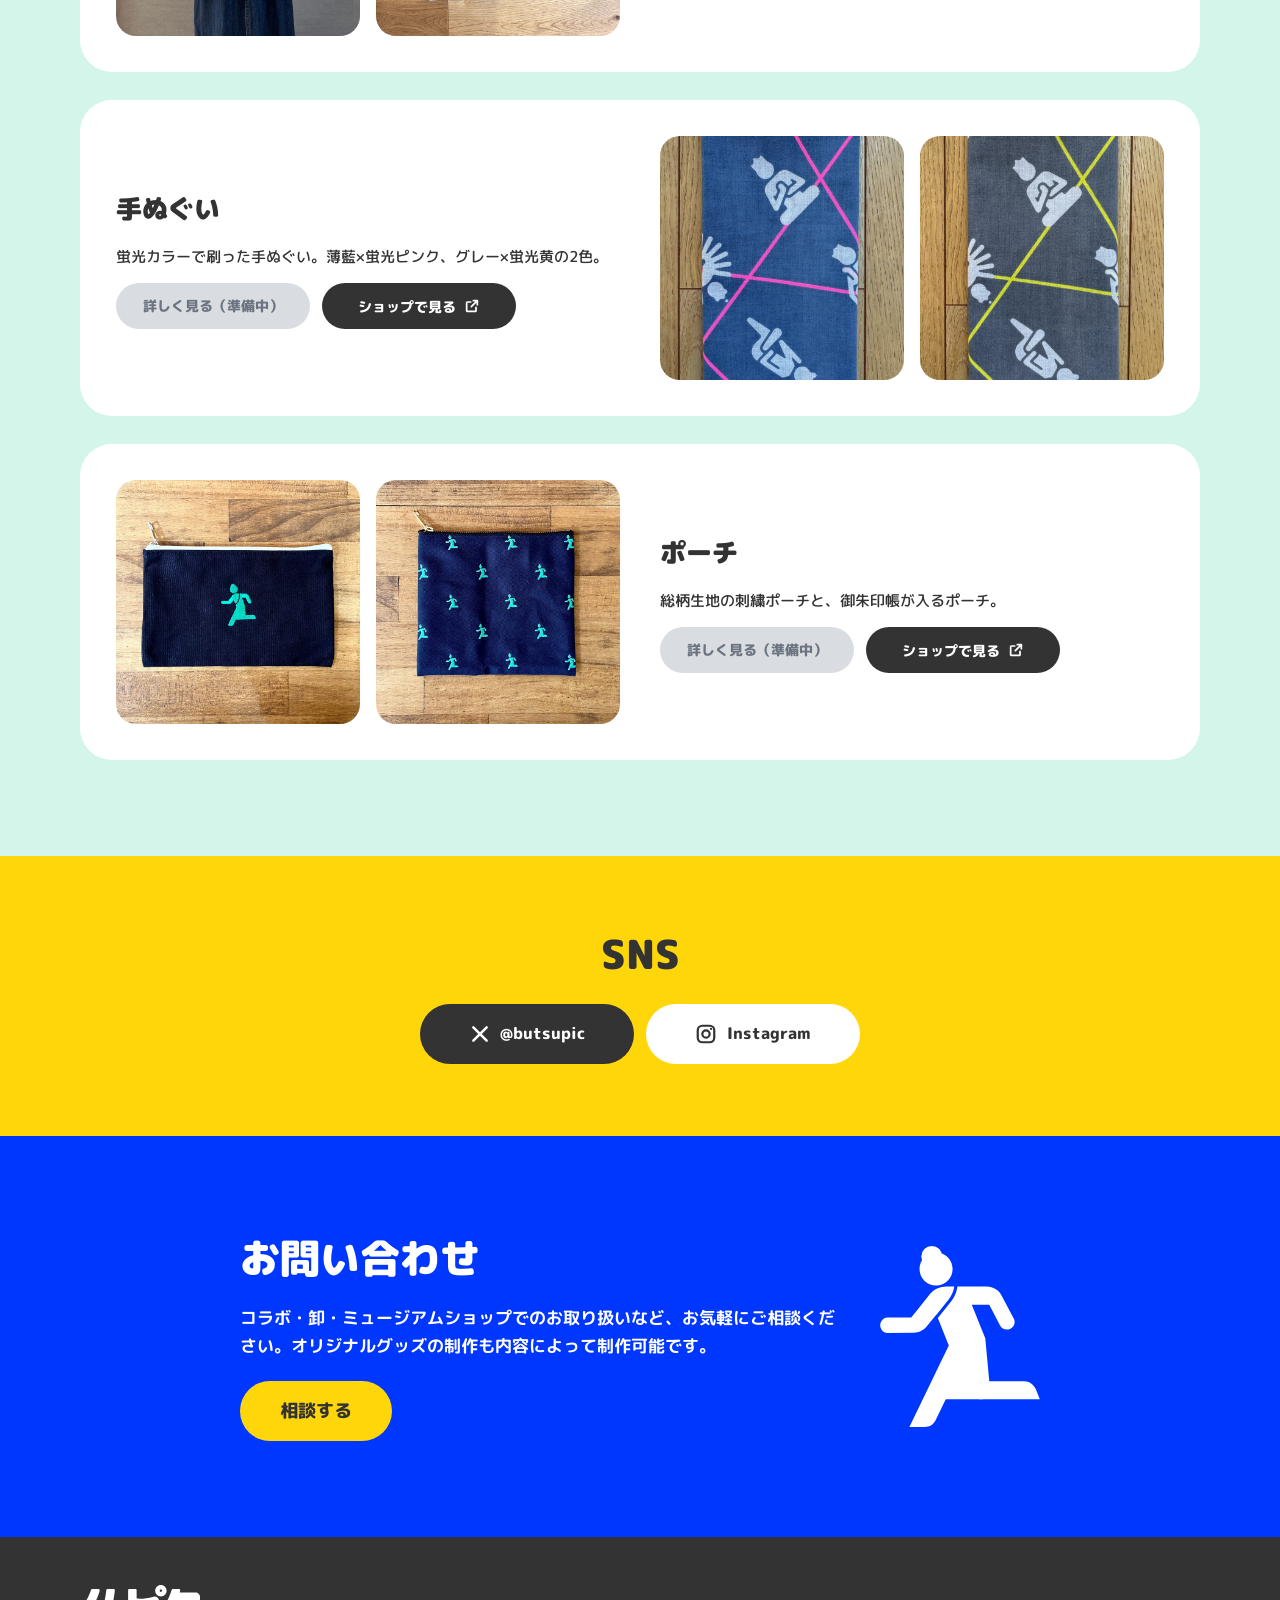
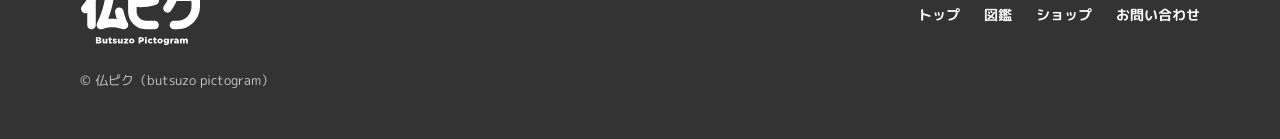
==== commit c4aaa6ae: "KV buttons: blue 図鑑を見る, yellow shop button with white border Co-Authored-By: Claude Opus 5.5 <norepl" ====
--- a/index.html
+++ b/index.html
@@ -52,8 +52,8 @@
 <p class="kvcopy" style="margin: 0; font-size: clamp(20px, 2.6vw, 30px); font-weight: 800; letter-spacing: .12em; text-align: center">仏像をもっと身近に</p>
 <h1 class="kvlogo" style="margin: 0; width: 100%"><span class="pic m-logo" role="img" aria-label="仏ピク Butsuzo Pictogram" style="width: 100%; aspect-ratio: 420.78/211.85"></span></h1>
 <div class="bp" style="margin-top: 4px">
-<a class="btn" href="#zukan" style="background: #FFD60A; color: #333333">図鑑を見る</a>
-<a class="btn" href="https://shop.butsupic.com/" style="border: 3px solid #fff; color: #fff; background: #0037ff" target="_blank" rel="noopener">ショップ（BASE）</a>
+<a class="btn" href="#zukan" style="border: 3px solid #fff; color: #fff; background: #0037ff">図鑑を見る</a>
+<a class="btn" href="https://shop.butsupic.com/" style="border: 3px solid #fff; color: #333333; background: #FFD60A" target="_blank" rel="noopener">ショップ（BASE）</a>
 </div>
 </div>
 </div>
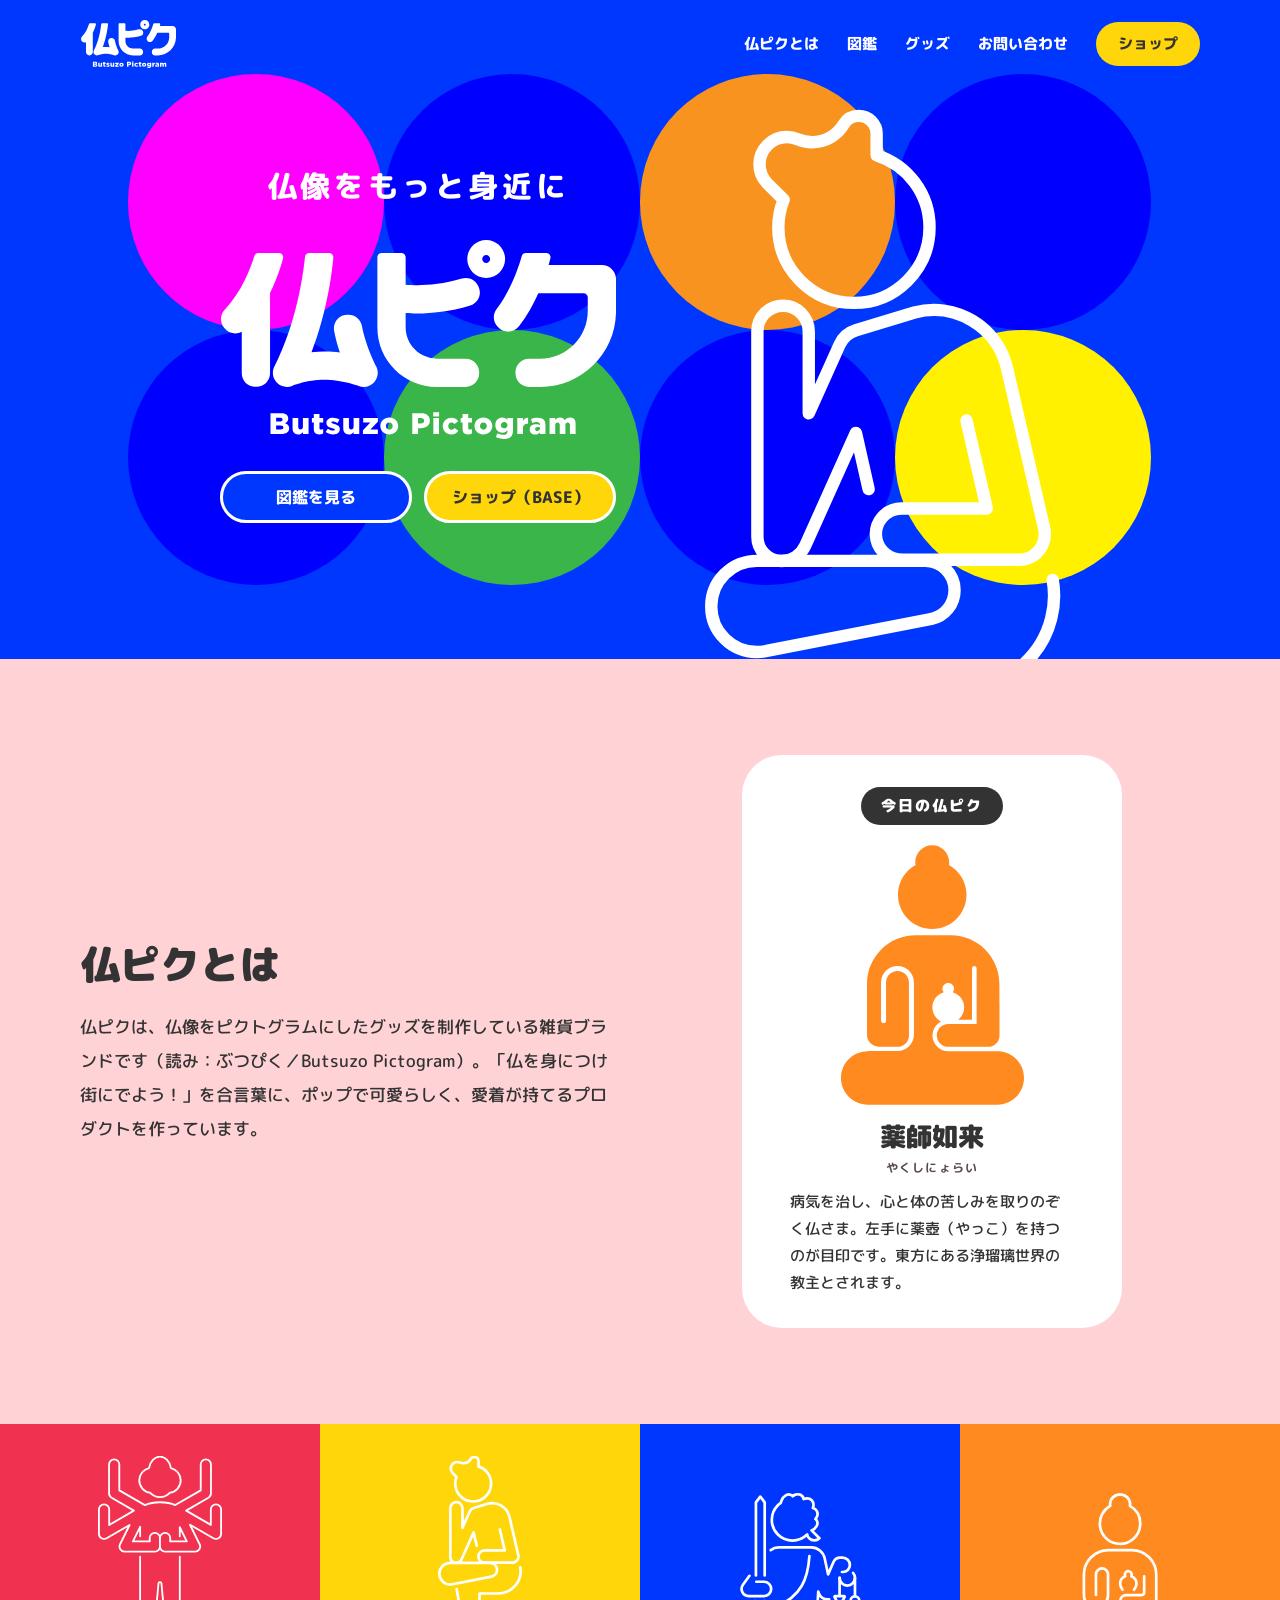
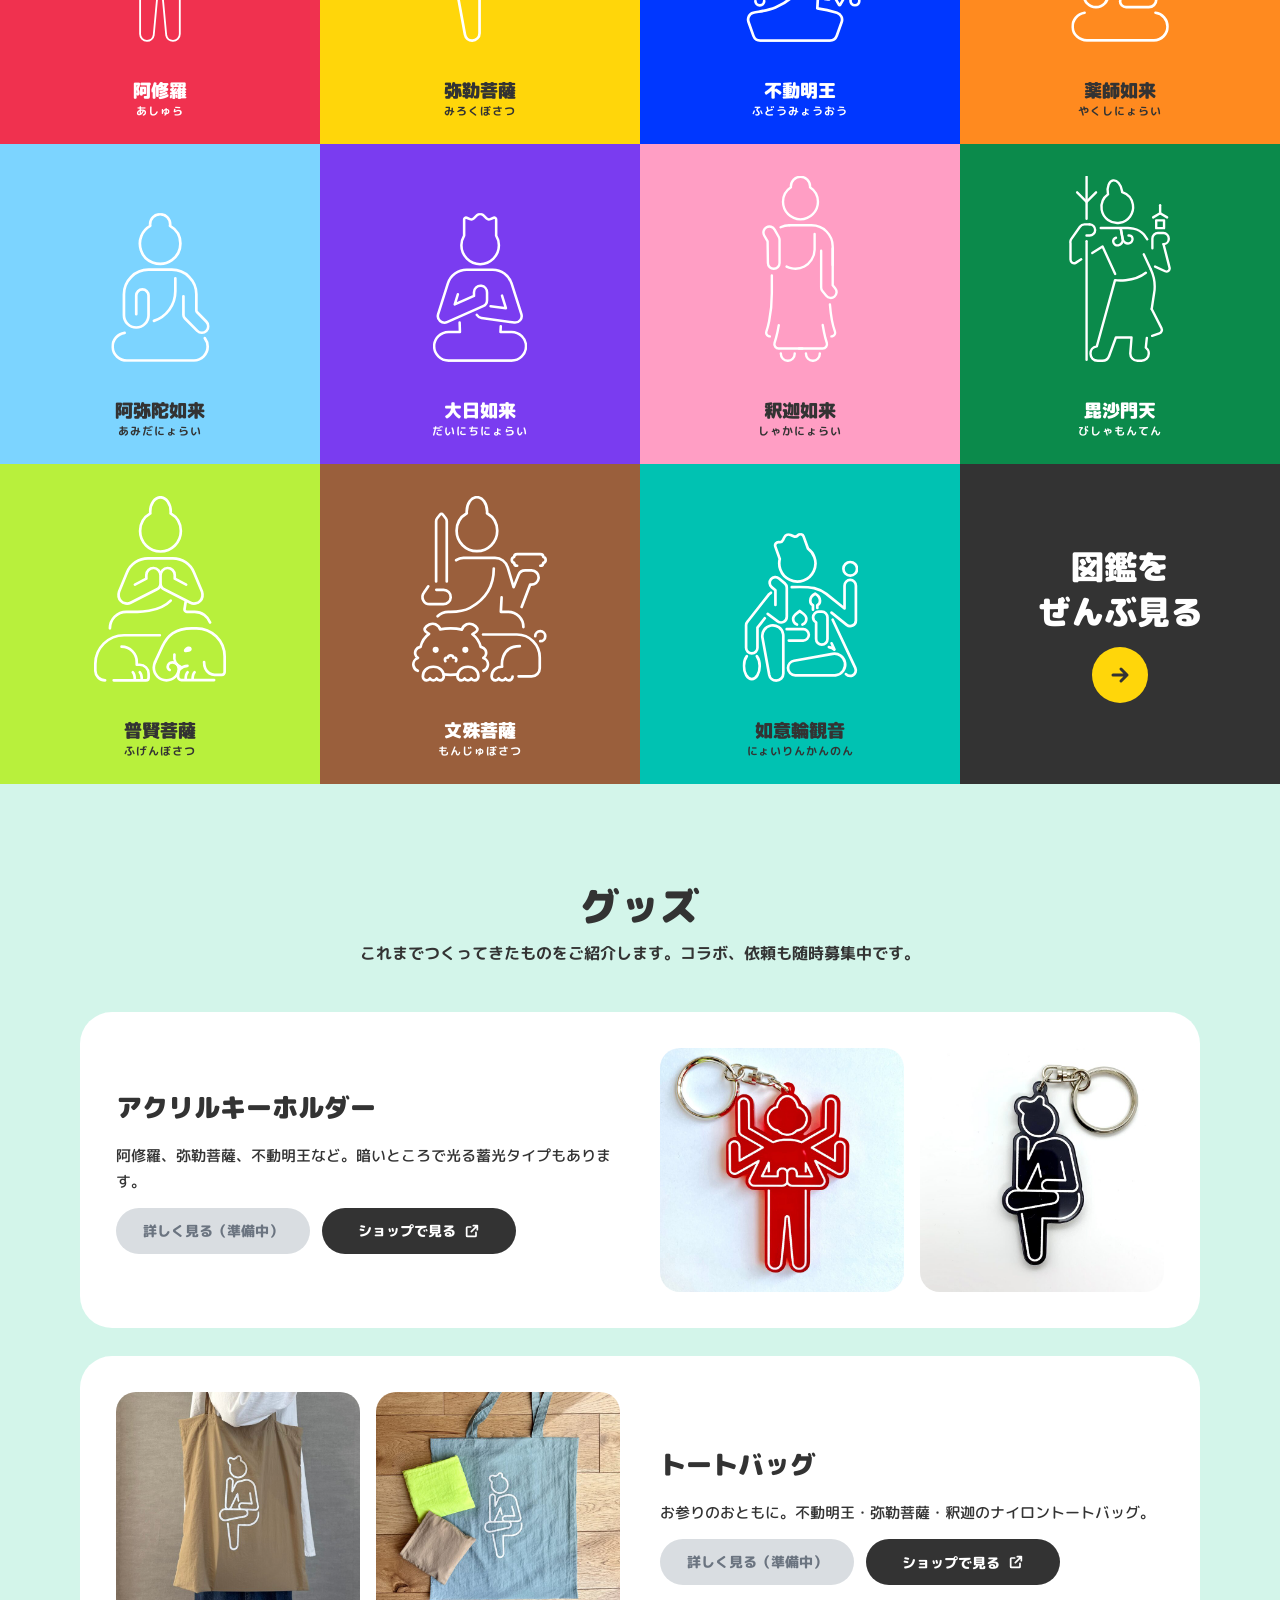
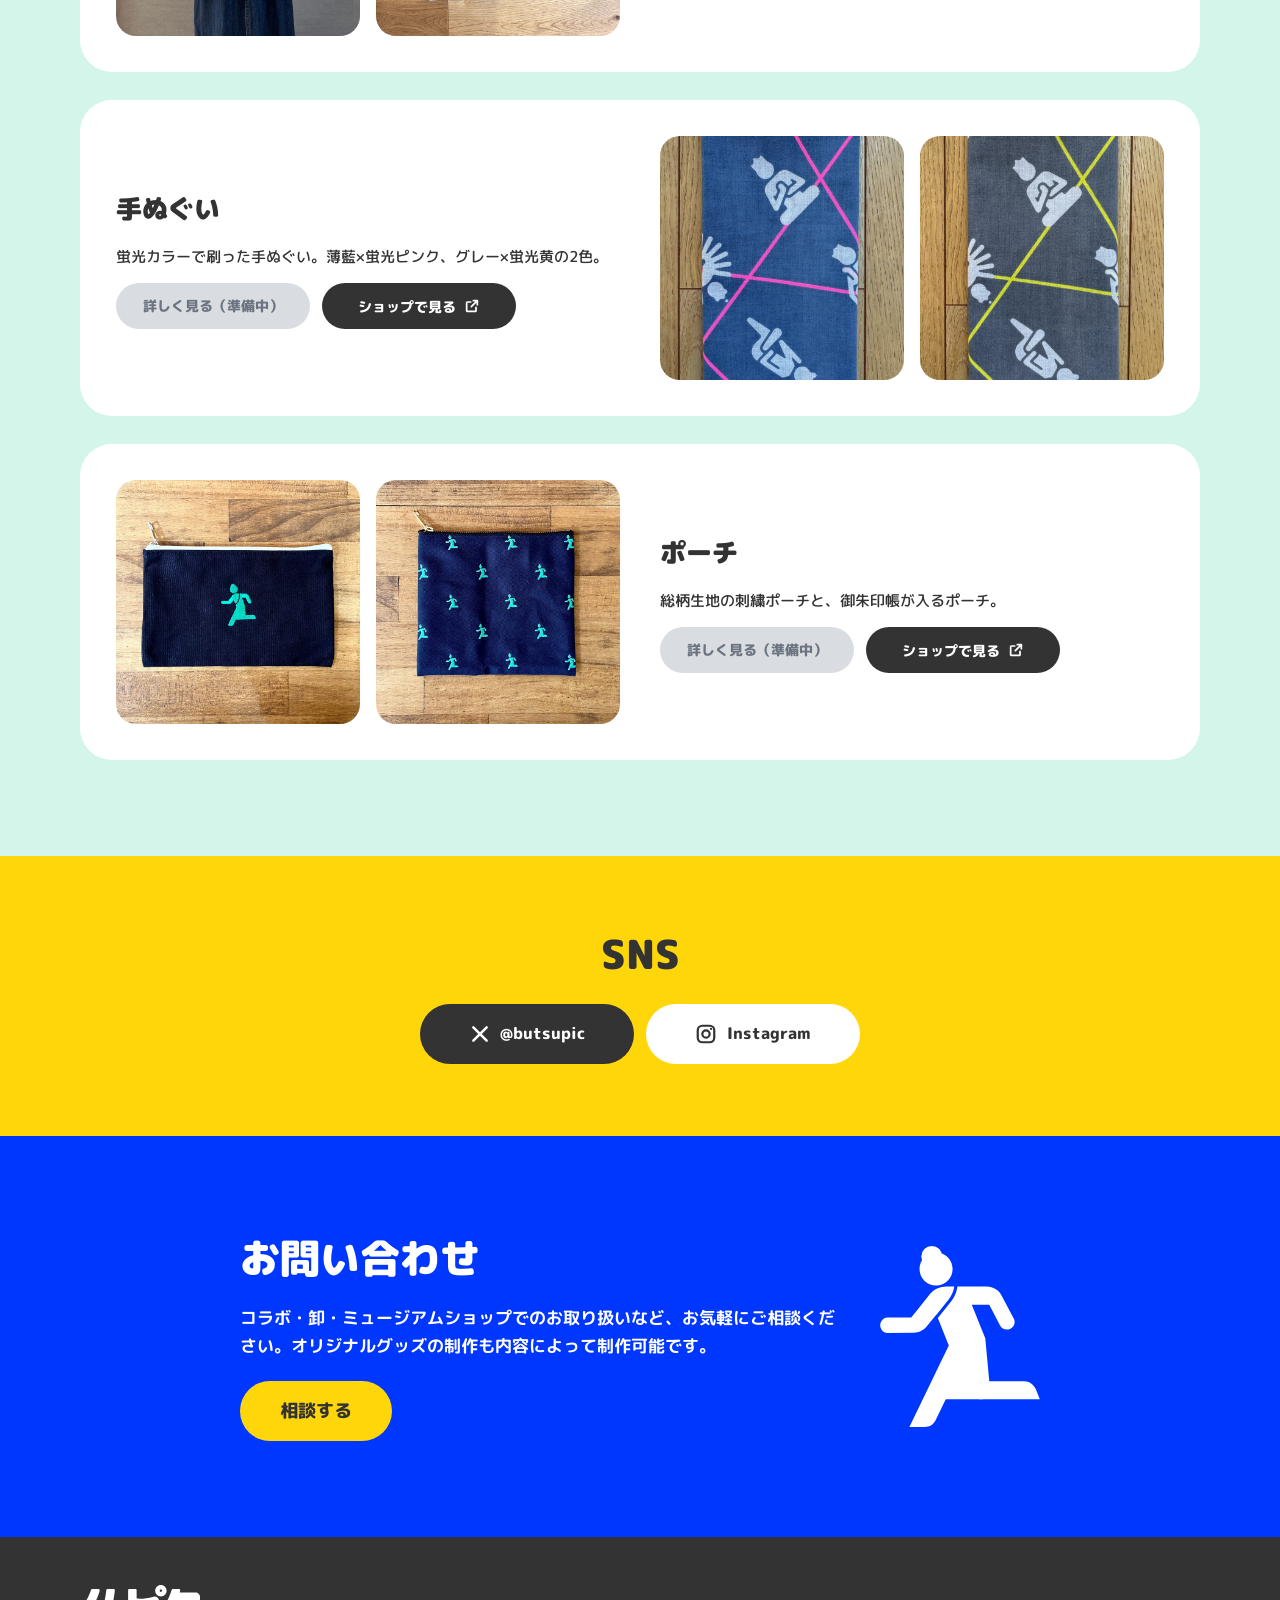
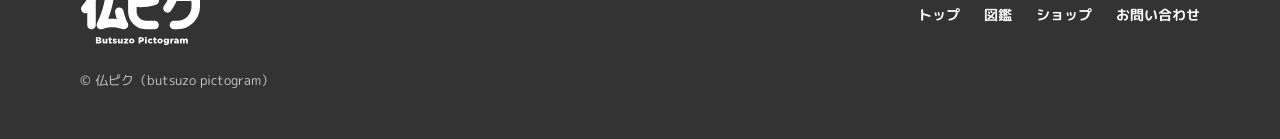
==== commit 5a116b40: "Revert zukan tile centring; keep previous tile layout Co-Authored-By: Claude Opus 5.5 <noreply@anthr" ====
--- a/index.html
+++ b/index.html
@@ -25,7 +25,7 @@
 <link rel="preconnect" href="https://fonts.googleapis.com">
 <link rel="preconnect" href="https://fonts.gstatic.com" crossorigin>
 <link rel="stylesheet" href="https://fonts.googleapis.com/css2?family=M+PLUS+Rounded+1c:wght@500;700;800;900&display=swap">
-<link rel="stylesheet" href="/css/style.css?v=20261003j">
+<link rel="stylesheet" href="/css/style.css?v=20261003k">
 </head>
 <body>
 <a class="skip" href="#main">本文へ</a>
--- a/css/style.css
+++ b/css/style.css
@@ -107,6 +107,3 @@
 .kvbg span{display:block;aspect-ratio:1/1;border-radius:50%;transition:background-color 1.2s ease}
 @media(max-width:760px){.kvcopy{font-size:26px!important;margin-bottom:-12px!important}.kvlogo{width:93%!important}.kvwrap{inset:100px 32px 36px}.kvbg{width:min(100cqw,50cqh);grid-template-columns:repeat(2,minmax(0,1fr))}}
 @media(prefers-reduced-motion:reduce){.kvbg span{transition:none}}
-.tile[data-zukan]{justify-content:flex-start;padding-top:calc(75% + 10px);padding-bottom:0}
-.tile[data-zukan] .pic{top:25%;height:50%}
-@media(max-width:760px){.tile[data-zukan]{padding-top:calc(76% + 6px)}.tile[data-zukan] .pic{top:24%;height:52%}}
